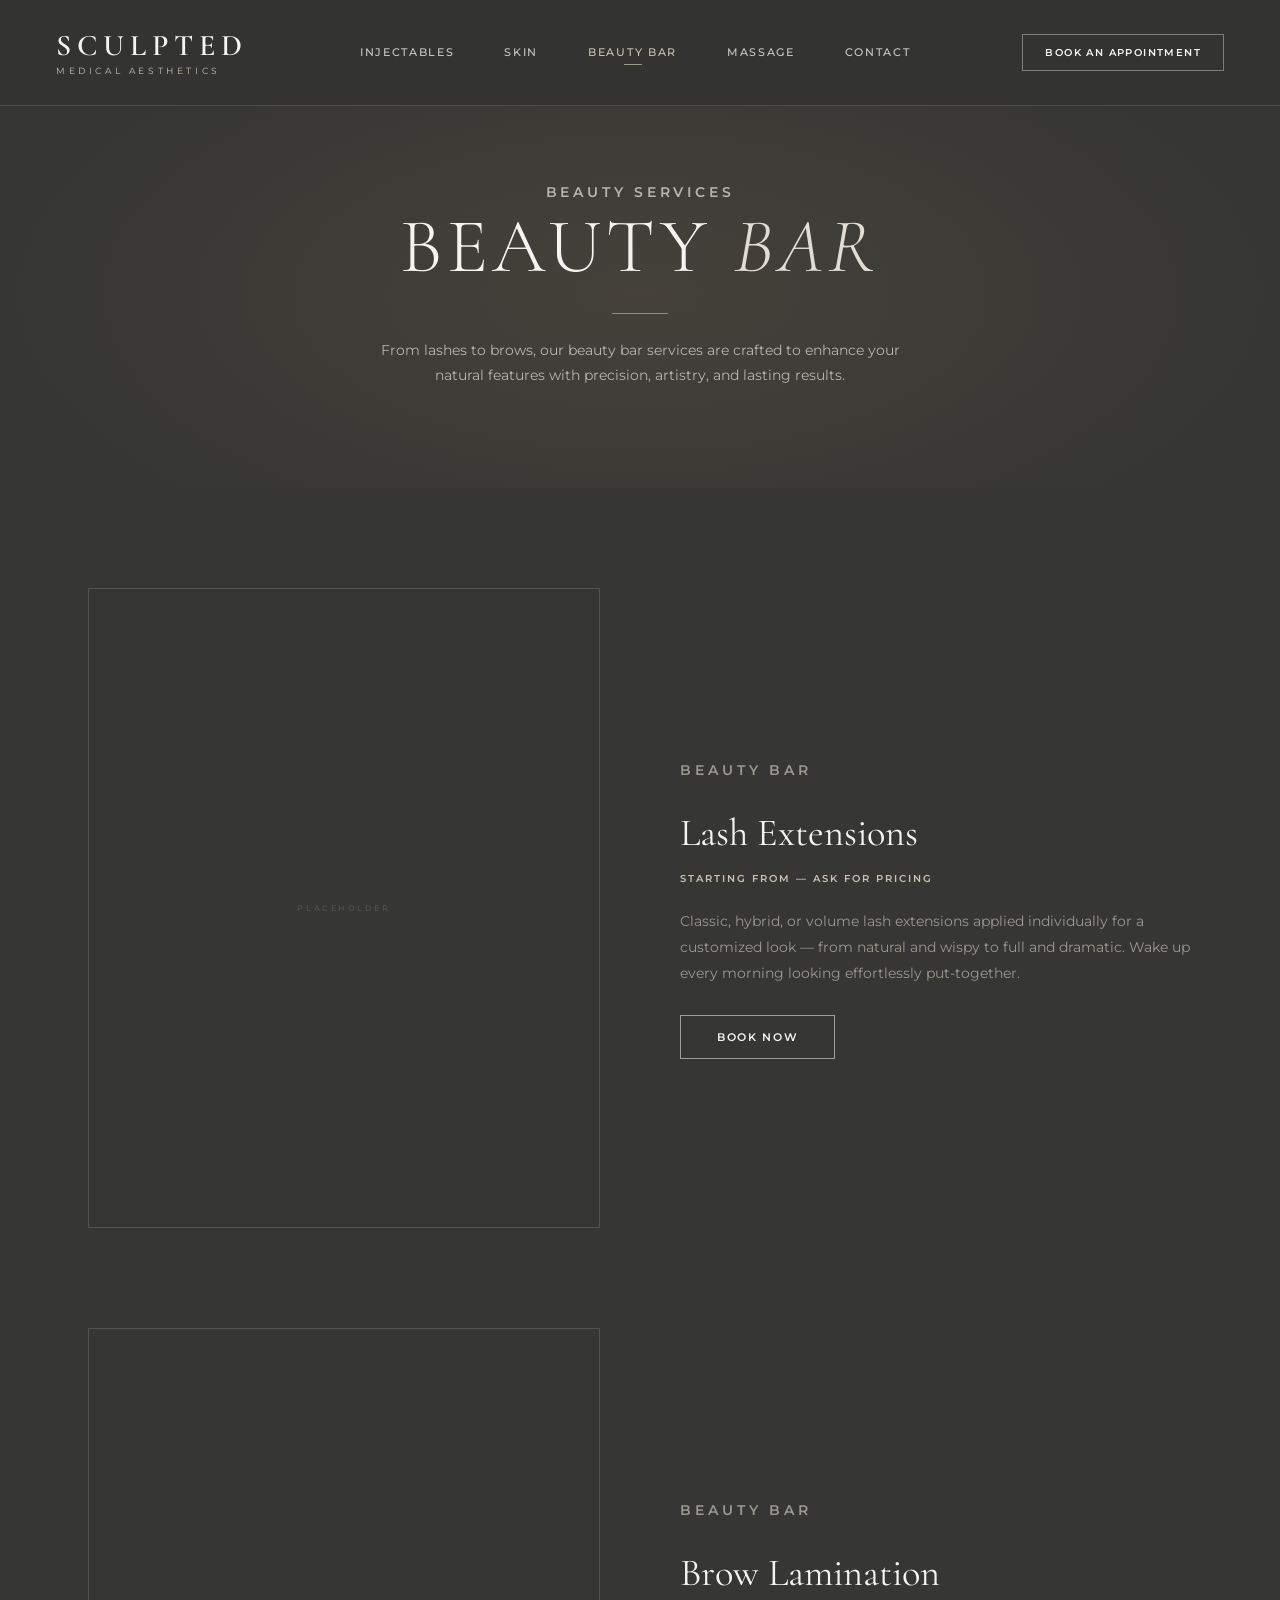
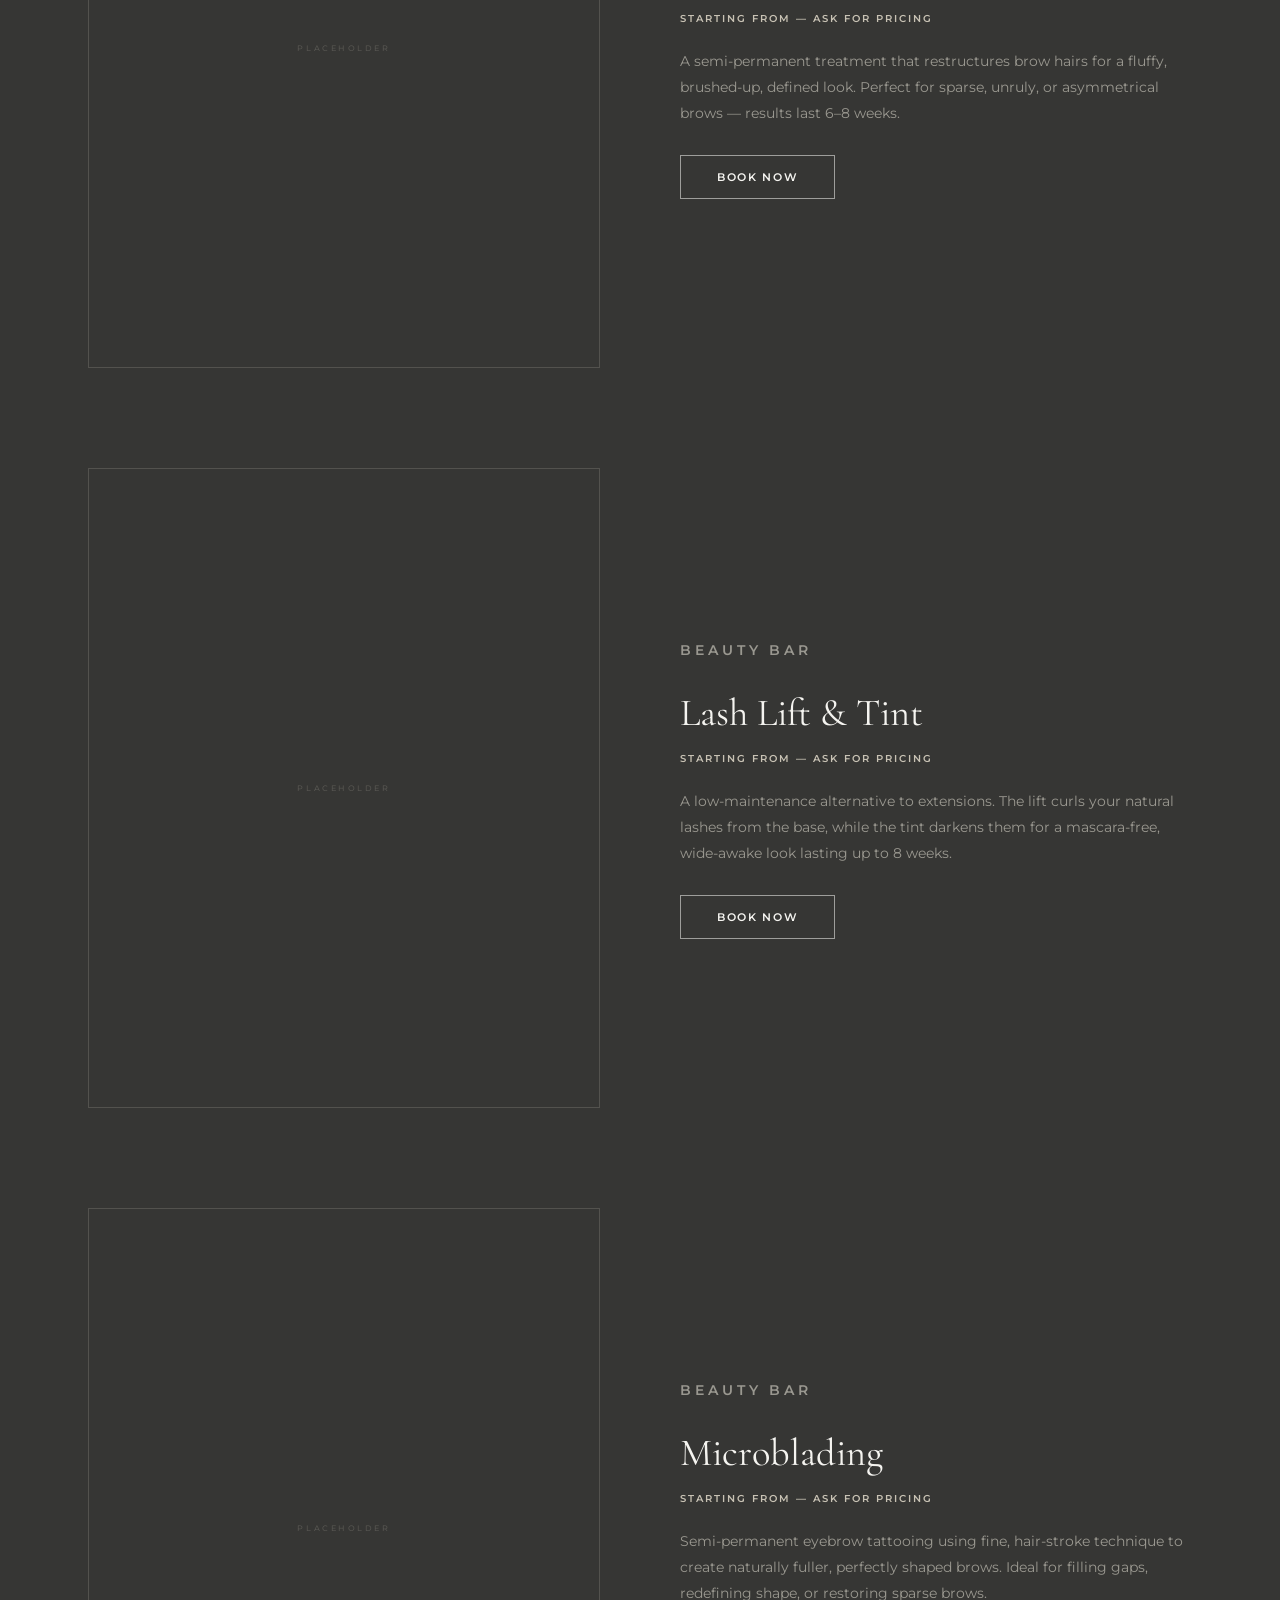
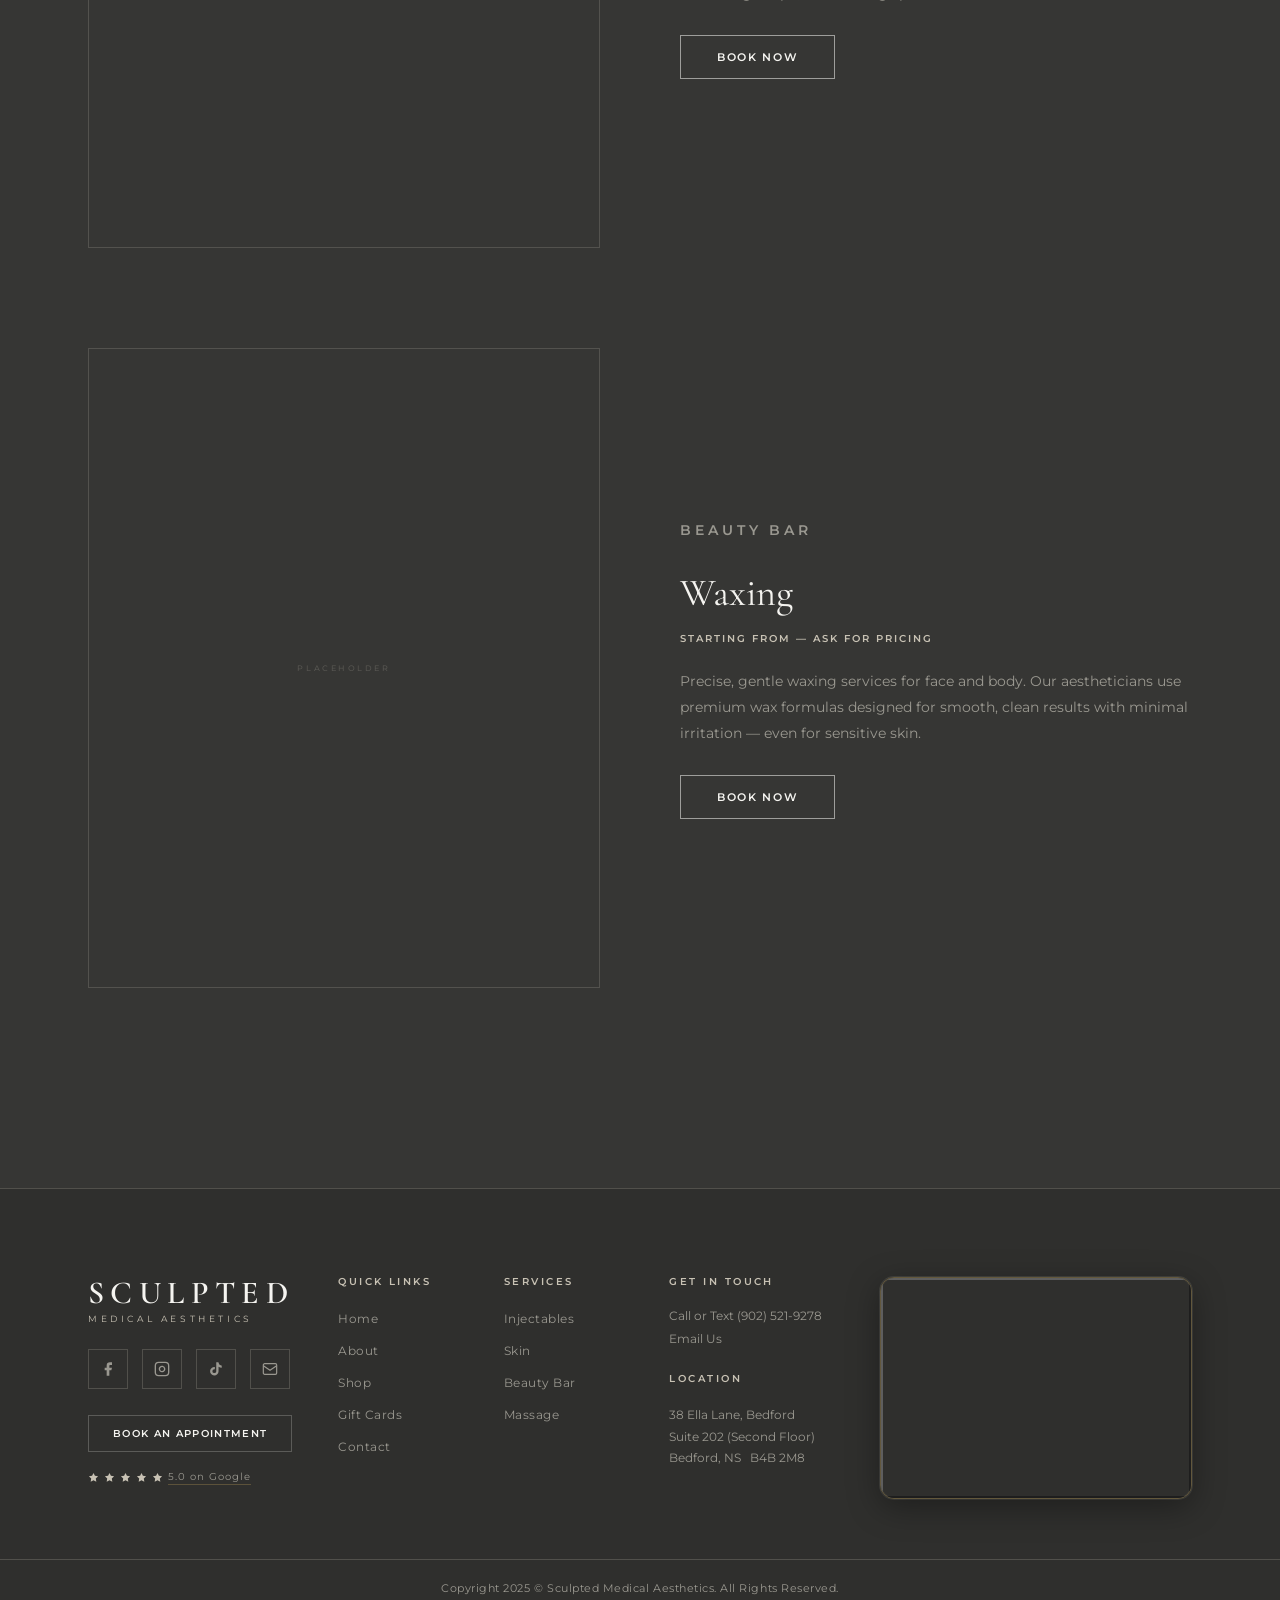
==== pages/beauty-bar.html @ 1b0f69d8 "Sculpted Medical Aesthetics — Client Website" ====
<!DOCTYPE html>
<html lang="en">
<head>
  <meta charset="UTF-8" />
  <meta name="viewport" content="width=device-width, initial-scale=1.0" />
  <title>Beauty Bar — Sculpted Medical Aesthetics</title>
  <link rel="preconnect" href="https://fonts.googleapis.com" />
  <link rel="preconnect" href="https://fonts.gstatic.com" crossorigin />
  <link href="https://fonts.googleapis.com/css2?family=Cormorant+Garamond:ital,wght@0,300;0,400;0,600;1,300;1,400;1,600&family=Montserrat:wght@300;400;500;600;700&display=swap" rel="stylesheet" />
  <link rel="stylesheet" href="../css/styles.css" />
  <style>
    .services-list { padding: 100px 0; background: var(--bg-primary); }
    .service-block { display: grid; grid-template-columns: 1fr 1fr; gap: 80px; align-items: center; margin-bottom: 100px; }
    .service-block:nth-child(even) .service-block-img { order: -1; }
    .service-block-img { aspect-ratio: 4/5; overflow: hidden; }
    .service-block-text { padding: 20px 0; }
    .service-block-text h3 { font-family: var(--font-display); font-size: 2.4rem; color: var(--cream); margin-bottom: 18px; }
    .service-block-text p { font-size: 14px; line-height: 1.85; color: var(--text-muted); margin-bottom: 28px; }
    .service-price { font-size: 10px; font-weight: 600; letter-spacing: 0.2em; text-transform: uppercase; color: var(--gold); margin-bottom: 24px; display: block; }
    @media (max-width: 800px) { .service-block { grid-template-columns: 1fr; } .service-block:nth-child(even) .service-block-img { order: 0; } }
  </style>
</head>
<body>

<header id="header">
  <div class="header-container">
    <a href="../index.html" class="logo"><div class="logo-placeholder"><span class="logo-main">SCULPTED</span><span class="logo-sub">MEDICAL AESTHETICS</span></div></a>
    <nav><ul class="nav-list">
      <li class="nav-item has-dropdown"><a href="injectables.html" class="nav-link">Injectables</a><div class="dropdown"><div class="dropdown-inner"><a href="injectables.html#dermal-filler" class="dropdown-link">Dermal Filler</a><a href="injectables.html#neuromodulators" class="dropdown-link">Neuromodulators</a><a href="injectables.html#biostimulators" class="dropdown-link">Biostimulators</a><a href="injectables.html#deoxycholic-acid" class="dropdown-link">Deoxycholic Acid</a><a href="injectables.html#prp-prf" class="dropdown-link">PRP / PRF</a><a href="injectables.html#lip-enhancement" class="dropdown-link">Lip Enhancement</a></div></div></li>
      <li class="nav-item has-dropdown"><a href="skin.html" class="nav-link">Skin</a><div class="dropdown"><div class="dropdown-inner"><a href="skin.html#microneedling" class="dropdown-link">Microneedling</a><a href="skin.html#chemical-peels" class="dropdown-link">Chemical Peels</a><a href="skin.html#led-therapy" class="dropdown-link">LED Therapy</a><a href="skin.html#hydrafacial" class="dropdown-link">HydraFacial</a><a href="skin.html#laser" class="dropdown-link">Laser Treatments</a></div></div></li>
      <li class="nav-item has-dropdown"><a href="beauty-bar.html" class="nav-link">Beauty Bar</a><div class="dropdown"><div class="dropdown-inner"><a href="beauty-bar.html#lash-extensions" class="dropdown-link">Lash Extensions</a><a href="beauty-bar.html#brow-lamination" class="dropdown-link">Brow Lamination</a><a href="beauty-bar.html#lash-lift" class="dropdown-link">Lash Lift &amp; Tint</a><a href="beauty-bar.html#microblading" class="dropdown-link">Microblading</a><a href="beauty-bar.html#waxing" class="dropdown-link">Waxing</a></div></div></li>
      <li class="nav-item has-dropdown"><a href="massage.html" class="nav-link">Massage</a><div class="dropdown"><div class="dropdown-inner"><a href="massage.html#swedish" class="dropdown-link">Swedish Massage</a><a href="massage.html#deep-tissue" class="dropdown-link">Deep Tissue</a><a href="massage.html#hot-stone" class="dropdown-link">Hot Stone</a><a href="massage.html#prenatal" class="dropdown-link">Prenatal Massage</a><a href="massage.html#lymphatic" class="dropdown-link">Lymphatic Drainage</a></div></div></li>
      <li class="nav-item"><a href="contact.html" class="nav-link">Contact</a></li>
    </ul></nav>
    <a href="https://sculptedmedicalaesthetics.janeapp.com/" target="_blank" rel="noopener" class="btn-book">BOOK AN APPOINTMENT</a>
    <button class="hamburger" id="hamburger" aria-label="Open menu"><span></span><span></span><span></span></button>
  </div>
</header>

<section class="page-hero">
  <p class="section-label page-hero-label">Beauty Services</p>
  <h1>BEAUTY <em>BAR</em></h1>
  <div class="page-hero-divider"></div>
  <p>From lashes to brows, our beauty bar services are crafted to enhance your natural features with precision, artistry, and lasting results.</p>
</section>

<section class="services-list">
  <div class="container">

    <div class="service-block" id="lash-extensions" data-animate>
      <div class="service-block-img grad-rose"></div>
      <div class="service-block-text">
        <p class="section-label">Beauty Bar</p>
        <h3>Lash Extensions</h3>
        <span class="service-price">Starting from — Ask for Pricing</span>
        <p>Classic, hybrid, or volume lash extensions applied individually for a customized look — from natural and wispy to full and dramatic. Wake up every morning looking effortlessly put-together.</p>
        <a href="contact.html" class="btn-outline-light">BOOK NOW</a>
      </div>
    </div>

    <div class="service-block" id="brow-lamination" data-animate>
      <div class="service-block-img grad-gold"></div>
      <div class="service-block-text">
        <p class="section-label">Beauty Bar</p>
        <h3>Brow Lamination</h3>
        <span class="service-price">Starting from — Ask for Pricing</span>
        <p>A semi-permanent treatment that restructures brow hairs for a fluffy, brushed-up, defined look. Perfect for sparse, unruly, or asymmetrical brows — results last 6–8 weeks.</p>
        <a href="contact.html" class="btn-outline-light">BOOK NOW</a>
      </div>
    </div>

    <div class="service-block" id="lash-lift" data-animate>
      <div class="service-block-img grad-warm"></div>
      <div class="service-block-text">
        <p class="section-label">Beauty Bar</p>
        <h3>Lash Lift &amp; Tint</h3>
        <span class="service-price">Starting from — Ask for Pricing</span>
        <p>A low-maintenance alternative to extensions. The lift curls your natural lashes from the base, while the tint darkens them for a mascara-free, wide-awake look lasting up to 8 weeks.</p>
        <a href="contact.html" class="btn-outline-light">BOOK NOW</a>
      </div>
    </div>

    <div class="service-block" id="microblading" data-animate>
      <div class="service-block-img grad-moody"></div>
      <div class="service-block-text">
        <p class="section-label">Beauty Bar</p>
        <h3>Microblading</h3>
        <span class="service-price">Starting from — Ask for Pricing</span>
        <p>Semi-permanent eyebrow tattooing using fine, hair-stroke technique to create naturally fuller, perfectly shaped brows. Ideal for filling gaps, redefining shape, or restoring sparse brows.</p>
        <a href="contact.html" class="btn-outline-light">BOOK NOW</a>
      </div>
    </div>

    <div class="service-block" id="waxing" data-animate>
      <div class="service-block-img grad-taupe"></div>
      <div class="service-block-text">
        <p class="section-label">Beauty Bar</p>
        <h3>Waxing</h3>
        <span class="service-price">Starting from — Ask for Pricing</span>
        <p>Precise, gentle waxing services for face and body. Our aestheticians use premium wax formulas designed for smooth, clean results with minimal irritation — even for sensitive skin.</p>
        <a href="contact.html" class="btn-outline-light">BOOK NOW</a>
      </div>
    </div>

  </div>
</section>

<footer class="footer">
  <div class="footer-container">
    <div class="footer-brand"><a href="../index.html" class="footer-logo logo-placeholder"><span class="logo-main">SCULPTED</span><span class="logo-sub">MEDICAL AESTHETICS</span></a><div class="footer-socials"><a href="https://www.facebook.com/profile.php?id=100095470361294" target="_blank" rel="noopener" class="social-icon" aria-label="Facebook"><svg viewBox="0 0 24 24" fill="currentColor"><path d="M18 2h-3a5 5 0 0 0-5 5v3H7v4h3v8h4v-8h3l1-4h-4V7a1 1 0 0 1 1-1h3z"/></svg></a><a href="https://www.instagram.com/sculptedmedicalaesthetics/" target="_blank" rel="noopener" class="social-icon" aria-label="Instagram"><svg viewBox="0 0 24 24" fill="none" stroke="currentColor" stroke-width="2"><rect x="2" y="2" width="20" height="20" rx="5"/><path d="M16 11.37A4 4 0 1 1 12.63 8 4 4 0 0 1 16 11.37z"/><line x1="17.5" y1="6.5" x2="17.51" y2="6.5"/></svg></a><a href="https://www.tiktok.com/@sculptedmedaesthetics?lang=en" target="_blank" rel="noopener" class="social-icon" aria-label="TikTok"><svg viewBox="0 0 24 24" fill="currentColor"><path d="M19.59 6.69a4.83 4.83 0 0 1-3.77-4.25V2h-3.45v13.67a2.89 2.89 0 0 1-2.88 2.5 2.89 2.89 0 0 1-2.89-2.89 2.89 2.89 0 0 1 2.89-2.89c.28 0 .54.04.79.1V9.01a6.34 6.34 0 1 0 5.54 6.29V8.69a8.19 8.19 0 0 0 4.78 1.52V6.75a4.85 4.85 0 0 1-1.01-.06z"/></svg></a><a href="mailto:scupltedmedaesthetics@gmail.com" class="social-icon" aria-label="Email"><svg viewBox="0 0 24 24" fill="none" stroke="currentColor" stroke-width="1.8"><rect x="2" y="4" width="20" height="16" rx="2"/><path d="M2 7l10 7 10-7"/></svg></a>
        </div><a href="https://sculptedmedicalaesthetics.janeapp.com/" target="_blank" rel="noopener" class="btn-book-footer">BOOK AN APPOINTMENT</a>
      <a href="https://www.google.com/maps?cid=10813723003576618194" target="_blank" rel="noopener" class="footer-review-link">
        <svg viewBox="0 0 24 24" fill="currentColor" width="11" height="11"><path d="M12 2l3.09 6.26L22 9.27l-5 4.87 1.18 6.88L12 17.77l-6.18 3.25L7 14.14 2 9.27l6.91-1.01L12 2z"/></svg>
        <svg viewBox="0 0 24 24" fill="currentColor" width="11" height="11"><path d="M12 2l3.09 6.26L22 9.27l-5 4.87 1.18 6.88L12 17.77l-6.18 3.25L7 14.14 2 9.27l6.91-1.01L12 2z"/></svg>
        <svg viewBox="0 0 24 24" fill="currentColor" width="11" height="11"><path d="M12 2l3.09 6.26L22 9.27l-5 4.87 1.18 6.88L12 17.77l-6.18 3.25L7 14.14 2 9.27l6.91-1.01L12 2z"/></svg>
        <svg viewBox="0 0 24 24" fill="currentColor" width="11" height="11"><path d="M12 2l3.09 6.26L22 9.27l-5 4.87 1.18 6.88L12 17.77l-6.18 3.25L7 14.14 2 9.27l6.91-1.01L12 2z"/></svg>
        <svg viewBox="0 0 24 24" fill="currentColor" width="11" height="11"><path d="M12 2l3.09 6.26L22 9.27l-5 4.87 1.18 6.88L12 17.77l-6.18 3.25L7 14.14 2 9.27l6.91-1.01L12 2z"/></svg>
        <span>5.0 on Google</span>
      </a>
    </div>
    <div class="footer-links"><h4>Quick Links</h4><ul><li><a href="../index.html">Home</a></li><li><a href="#">About</a></li><li><a href="#">Shop</a></li><li><a href="#">Gift Cards</a></li><li><a href="contact.html">Contact</a></li></ul></div>
    <div class="footer-links"><h4>Services</h4><ul><li><a href="injectables.html">Injectables</a></li><li><a href="skin.html">Skin</a></li><li><a href="beauty-bar.html">Beauty Bar</a></li><li><a href="massage.html">Massage</a></li></ul></div>
    <div class="footer-contact">
      <div class="footer-contact-block">
        <h4>Get In Touch</h4>
        <a href="tel:9025219278">Call or Text (902) 521-9278</a>
        <a href="mailto:scupltedmedaesthetics@gmail.com">Email Us</a>
      </div>
      <div class="footer-contact-block">
        <h4>Location</h4>
        <p>38 Ella Lane, Bedford<br>Suite 202 (Second Floor)<br>Bedford, NS &nbsp; B4B 2M8</p>
      </div>
    </div>
    <div class="footer-map"><iframe src="https://maps.google.com/maps?q=Sculpted+Medical+Aesthetics,38+Ella+Ln,Bedford,NS+B4B+2M8&z=16&output=embed" allowfullscreen="" loading="lazy" referrerpolicy="no-referrer-when-downgrade" title="Sculpted Medical Aesthetics location"></iframe></div></div>
  </div>
  <div class="footer-bottom"><p>Copyright 2025 &copy; Sculpted Medical Aesthetics. All Rights Reserved.</p></div>
</footer>


<!-- MOBILE NAV -->
<div class="mobile-nav" id="mobileNav">
  <button class="mobile-nav-close" id="mobileNavClose">&times;</button>
  <ul class="mobile-nav-list">
    <li class="mobile-nav-item">
      <a href="injectables.html" class="mobile-nav-link">Injectables</a>
      <div class="mobile-nav-sub">
        <a href="injectables.html#dermal-filler">Dermal Filler</a>
        <a href="injectables.html#neuromodulators">Neuromodulators</a>
        <a href="injectables.html#biostimulators">Biostimulators</a>
        <a href="injectables.html#deoxycholic-acid">Deoxycholic Acid</a>
        <a href="injectables.html#prp-prf">PRP / PRF</a>
        <a href="injectables.html#lip-enhancement">Lip Enhancement</a>
      </div>
    </li>
    <li class="mobile-nav-item">
      <a href="skin.html" class="mobile-nav-link">Skin</a>
      <div class="mobile-nav-sub">
        <a href="skin.html#microneedling">Microneedling</a>
        <a href="skin.html#chemical-peels">Chemical Peels</a>
        <a href="skin.html#led-therapy">LED Therapy</a>
        <a href="skin.html#hydrafacial">HydraFacial</a>
        <a href="skin.html#laser">Laser Treatments</a>
      </div>
    </li>
    <li class="mobile-nav-item">
      <a href="beauty-bar.html" class="mobile-nav-link">Beauty Bar</a>
      <div class="mobile-nav-sub">
        <a href="beauty-bar.html#lash-extensions">Lash Extensions</a>
        <a href="beauty-bar.html#brow-lamination">Brow Lamination</a>
        <a href="beauty-bar.html#lash-lift">Lash Lift &amp; Tint</a>
        <a href="beauty-bar.html#microblading">Microblading</a>
        <a href="beauty-bar.html#waxing">Waxing</a>
      </div>
    </li>
    <li class="mobile-nav-item">
      <a href="massage.html" class="mobile-nav-link">Massage</a>
      <div class="mobile-nav-sub">
        <a href="massage.html#swedish">Swedish Massage</a>
        <a href="massage.html#deep-tissue">Deep Tissue</a>
        <a href="massage.html#hot-stone">Hot Stone</a>
        <a href="massage.html#prenatal">Prenatal Massage</a>
        <a href="massage.html#lymphatic">Lymphatic Drainage</a>
      </div>
    </li>
    <li class="mobile-nav-item">
      <a href="contact.html" class="mobile-nav-link">Contact</a>
    </li>
  </ul>
  <div class="mobile-nav-divider"></div>
  <div class="mobile-nav-bottom">
    <a href="https://sculptedmedicalaesthetics.janeapp.com/" target="_blank" rel="noopener">BOOK AN APPOINTMENT</a>
  </div>
</div>
<!-- BACK TO TOP -->
<button id="back-to-top" aria-label="Back to top">
  <svg viewBox="0 0 24 24" fill="none" stroke="currentColor" stroke-width="1.8"><path d="M18 15l-6-6-6 6"/></svg>
</button>
<!-- FLOATING BOOK (mobile) -->
<a id="float-book" href="https://sculptedmedicalaesthetics.janeapp.com/" target="_blank" rel="noopener">BOOK NOW</a>
<script src="../js/main.js"></script>
</body>
</html>
---- css/styles.css ----
/* ============================================================
   SCULPTED MEDICAL AESTHETICS — styles.css
   ============================================================ */

/* ===== VARIABLES ===== */
:root {
  --bg-primary:    #363634;
  --bg-secondary:  #2F2F2D;
  --bg-card:       #3E3E3C;
  --bg-light:      #F2F1EE;
  --gold:          #C8C2B4;
  --gold-light:    #E2DDD4;
  --cream:         #F5F4F0;
  --text-muted:    #9A9890;
  --text-dark:     #2A2920;
  --border-gold:   rgba(200,194,180,0.22);
  --font-display:  'Cormorant Garamond', serif;
  --font-body:     'Montserrat', sans-serif;
  --ease:          cubic-bezier(0.4, 0, 0.2, 1);
  --transition:    all 0.35s cubic-bezier(0.4, 0, 0.2, 1);
}

/* ===== RESET ===== */
*, *::before, *::after { box-sizing: border-box; margin: 0; padding: 0; }
html { scroll-behavior: smooth; }
body {
  font-family: var(--font-body);
  background: var(--bg-primary);
  color: var(--cream);
  overflow-x: hidden;
  -webkit-font-smoothing: antialiased;
}
a { text-decoration: none; color: inherit; }
ul { list-style: none; }
img { display: block; width: 100%; }

/* ===== PLACEHOLDER IMAGE STYLES ===== */
.grad-warm, .grad-gold, .grad-rose, .grad-moody, .grad-taupe {
  background: transparent;
  border: 1px solid rgba(200,194,180,0.20);
  display: flex; align-items: center; justify-content: center;
  position: relative;
}
.grad-warm::after, .grad-gold::after, .grad-rose::after,
.grad-moody::after, .grad-taupe::after {
  content: 'PLACEHOLDER';
  font-family: var(--font-body);
  font-size: 8px; font-weight: 500;
  letter-spacing: 0.32em; text-transform: uppercase;
  color: rgba(200,194,180,0.22);
}
/* shop banner & hero still need a real background */
.shop-banner-bg { background: #2A2A29; }

/* ===== TYPOGRAPHY ===== */
h1,h2,h3,h4 { font-family: var(--font-display); font-weight: 400; line-height: 1.1; }
em { font-style: italic; color: var(--gold-light); }

/* ===== LAYOUT ===== */
.container { max-width: 1200px; margin: 0 auto; padding: 0 48px; }

/* ===== SHARED SECTION STYLES ===== */
.section-label {
  font-family: var(--font-body);
  font-size: 10px; font-weight: 600;
  letter-spacing: 0.28em; text-transform: uppercase;
  color: var(--gold); margin-bottom: 14px;
}
.section-label.light { color: var(--gold-light); }
.section-title {
  font-size: clamp(2rem, 3.5vw, 3rem);
  color: var(--text-dark); margin-bottom: 20px; line-height: 1.15;
}
.section-title.light { color: var(--cream); }
.section-body { font-size: 14px; line-height: 1.85; color: #666666; margin-bottom: 16px; }
.section-header { text-align: center; margin-bottom: 64px; }

/* ===== BUTTONS ===== */
.btn-gold {
  display: inline-block; padding: 14px 36px;
  background: var(--gold); color: var(--bg-primary);
  font-family: var(--font-body); font-size: 11px; font-weight: 600;
  letter-spacing: 0.15em; border: 1px solid var(--gold);
  transition: var(--transition);
}
.btn-gold:hover { background: transparent; color: var(--gold); }

.btn-outline-light {
  display: inline-block; padding: 14px 36px;
  border: 1px solid rgba(245,244,240,0.55); color: var(--cream);
  font-family: var(--font-body); font-size: 11px; font-weight: 600;
  letter-spacing: 0.15em; transition: var(--transition);
}
.btn-outline-light:hover { background: rgba(245,244,240,0.08); border-color: var(--cream); }

.btn-service {
  display: inline-block; padding: 10px 24px;
  border: 1px solid rgba(245,244,240,0.35); color: var(--cream);
  font-family: var(--font-body); font-size: 10px; font-weight: 600;
  letter-spacing: 0.12em; transition: var(--transition);
}
.btn-service:hover { border-color: var(--gold); color: var(--gold); }

/* ===== SCROLL ANIMATIONS ===== */
[data-animate] {
  opacity: 0; transform: translateY(32px);
  transition: opacity 0.75s var(--ease), transform 0.75s var(--ease);
}
[data-animate].in-view { opacity: 1; transform: translateY(0); }
[data-animate]:nth-child(2) { transition-delay: 0.12s; }
[data-animate]:nth-child(3) { transition-delay: 0.24s; }

/* ================================================================
   HEADER
   ================================================================ */
#header {
  position: fixed; top: 0; left: 0; right: 0; z-index: 1000;
  height: 106px; display: flex; align-items: center;
  padding: 0 56px;
  background: #333332;
  border-bottom: 1px solid rgba(200,194,180,0.18);
  transition: transform 0.5s var(--ease), opacity 0.5s ease;
}
#header.scrolled { background: #2A2A29; }
#header.hidden   { transform: translateY(-100%); opacity: 0; }

.header-container {
  width: 100%; max-width: 1400px; margin: 0 auto;
  display: flex; align-items: center; justify-content: space-between;
}

/* LOGO */
.logo { display: flex; align-items: center; }
.logo-placeholder { display: flex; flex-direction: column; line-height: 1; }
.logo-img { height: 48px; width: auto; }
.logo-main {
  font-family: var(--font-display); font-size: 30px; font-weight: 600;
  letter-spacing: 0.20em; color: var(--cream);
}
.logo-sub {
  font-family: var(--font-body); font-size: 9px; font-weight: 400;
  letter-spacing: 0.40em; color: var(--gold); margin-top: 5px;
}

/* NAV */
.nav-list { display: flex; gap: 18px; align-items: center; }
.nav-item  { position: relative; }
.nav-link  {
  font-family: var(--font-body); font-size: 10.5px; font-weight: 500;
  letter-spacing: 0.16em; text-transform: uppercase;
  color: rgba(245,244,240,0.78); padding: 10px 16px;
  display: block; transition: color 0.25s ease; cursor: pointer;
}
.nav-link:hover { color: var(--gold); }
.nav-link.active {
  color: var(--gold);
  position: relative;
}
.nav-link.active::after {
  content: '';
  position: absolute;
  bottom: 4px; left: 50%;
  transform: translateX(-50%);
  width: 18px; height: 1px;
  background: var(--gold);
  opacity: 0.7;
}

/* DROPDOWN */
.dropdown {
  position: absolute; top: 100%; left: 50%;
  transform: translateX(-50%) translateY(-6px);
  opacity: 0; visibility: hidden; pointer-events: none;
  transition: all 0.3s var(--ease); padding-top: 10px; min-width: 210px;
}
.nav-item:hover .dropdown {
  opacity: 1; visibility: visible; pointer-events: auto;
  transform: translateX(-50%) translateY(0);
}
.dropdown-inner {
  background: rgba(34,34,33,0.98); backdrop-filter: blur(18px);
  border: 1px solid var(--border-gold); border-top: 2px solid var(--gold);
  padding: 14px 0;
}
.dropdown-link {
  display: block; padding: 9px 24px;
  font-family: var(--font-body); font-size: 10px; font-weight: 400;
  letter-spacing: 0.1em; text-transform: uppercase;
  color: var(--text-muted); transition: all 0.2s ease;
}
.dropdown-link:hover {
  color: var(--gold); padding-left: 32px;
  background: rgba(200,194,180,0.07);
}

/* BOOK BTN */
.btn-book {
  font-family: var(--font-body); font-size: 10px; font-weight: 600;
  letter-spacing: 0.14em; text-transform: uppercase;
  color: var(--cream); border: 1px solid rgba(245,244,240,0.38);
  padding: 11px 22px; transition: var(--transition); white-space: nowrap;
}
.btn-book:hover { border-color: var(--gold); color: var(--gold); background: rgba(200,194,180,0.06); }

/* ================================================================
   HERO
   ================================================================ */
.hero {
  position: relative; height: 100vh; min-height: 720px;
  display: flex; align-items: flex-end; padding-bottom: 110px;
  overflow: hidden;
}
.hero-bg {
  position: absolute; inset: 0; z-index: 0;
  background: #363634;
}
.hero-bg::after {
  content: '';
  position: absolute; inset: 0;
  background: radial-gradient(ellipse at 62% 55%, rgba(200,194,180,0.08) 0%, transparent 58%);
}
.hero-overlay {
  position: absolute; inset: 0; z-index: 1;
  /* fully opaque at top so header merges seamlessly, opens up in the middle */
  background: linear-gradient(to bottom,
    rgba(36,36,34,1.00) 0%,
    rgba(36,36,34,1.00) 12%,
    rgba(36,36,34,0.45) 38%,
    rgba(36,36,34,0.15) 55%,
    rgba(36,36,34,0.55) 75%,
    rgba(36,36,34,0.88) 100%);
}
.hero-content {
  position: relative; z-index: 2;
  text-align: center; width: 100%; padding: 0 48px;
}
.hero-eyebrow {
  font-family: var(--font-body); font-size: 9.5px; font-weight: 500;
  letter-spacing: 0.42em; text-transform: uppercase;
  color: var(--gold); margin-bottom: 22px;
}
.hero-title {
  font-family: var(--font-display); font-size: clamp(3.2rem, 8vw, 7.5rem);
  font-weight: 300; letter-spacing: 0.04em;
  color: var(--cream); line-height: 1.0; margin-bottom: 24px;
}
.hero-title em { font-style: italic; color: var(--gold-light); font-weight: 300; }
.hero-divider {
  width: 56px; height: 1px; background: var(--gold);
  margin: 22px auto; opacity: 0.65;
}
.hero-text {
  font-size: 13.5px; line-height: 1.9;
  color: rgba(245,244,240,0.72); letter-spacing: 0.02em;
  max-width: 620px; margin: 0 auto 38px;
}
.scroll-hint {
  position: absolute; bottom: 44px; left: 50%;
  transform: translateX(-50%); z-index: 2;
  display: flex; flex-direction: column; align-items: center; gap: 10px;
}
.scroll-hint span { font-size: 8.5px; letter-spacing: 0.32em; color: rgba(245,244,240,0.45); }
.scroll-line {
  width: 1px; height: 42px;
  background: linear-gradient(to bottom, transparent, var(--gold));
  animation: scrollPulse 2.2s ease-in-out infinite;
}
@keyframes scrollPulse {
  0%,100% { opacity: 0.3; transform: scaleY(0.8); }
  50%      { opacity: 1;   transform: scaleY(1.1); }
}

/* ================================================================
   MARQUEE STRIP
   ================================================================ */
.marquee-strip {
  background: var(--bg-secondary);
  border-top: 1px solid var(--border-gold);
  border-bottom: 1px solid var(--border-gold);
  padding: 15px 0; overflow: hidden;
}
.marquee-track {
  display: flex; align-items: center; gap: 44px;
  white-space: nowrap;
  animation: marquee 36s linear infinite;
  width: max-content;
}
.marquee-track span {
  font-family: var(--font-body); font-size: 9.5px; font-weight: 500;
  letter-spacing: 0.26em; text-transform: uppercase; color: var(--text-muted);
}
.marquee-dot { color: var(--gold) !important; font-size: 7px !important; }
@keyframes marquee { from { transform: translateX(0); } to { transform: translateX(-50%); } }

/* ================================================================
   EXPERT SOLUTIONS
   ================================================================ */
.expert-solutions { padding: 130px 0; background: var(--bg-light); }
.expert-grid {
  display: grid; grid-template-columns: 1fr 1fr;
  gap: 90px; align-items: center;
}
.expert-text .section-title { color: var(--text-dark); }
.expert-stats {
  display: flex; gap: 40px; margin: 40px 0;
  padding: 30px 0;
  border-top: 1px solid rgba(36,36,34,0.10);
  border-bottom: 1px solid rgba(36,36,34,0.10);
}
.stat { text-align: center; }
.stat-number {
  display: block; font-family: var(--font-display); font-size: 2.6rem;
  color: var(--text-dark); line-height: 1; margin-bottom: 6px;
}
.stat-label {
  display: block; font-size: 8.5px; letter-spacing: 0.22em;
  text-transform: uppercase; color: var(--gold); font-weight: 600;
}
.expert-image { position: relative; }
.img-frame { position: relative; aspect-ratio: 3/4; overflow: hidden; }
.img-frame .img-placeholder { width: 100%; height: 100%; }
.img-accent-box {
  position: absolute; bottom: -26px; right: -26px;
  width: 58%; height: 58%;
  border: 2px solid var(--gold); opacity: 0.28; z-index: -1;
}

/* ================================================================
   SERVICE MENU
   ================================================================ */
.services-section { padding: 130px 0; background: var(--bg-primary); }
.services-carousel-wrapper {
  position: relative; display: flex; align-items: center; gap: 18px;
  padding: 0 48px; margin-top: 10px;
}
.services-carousel { flex: 1; overflow: hidden; }
.services-track {
  display: flex; gap: 24px;
  transition: transform 0.55s var(--ease);
  will-change: transform;
}
.service-card { flex: 0 0 calc((100% - 48px) / 3); cursor: pointer; }
.service-label {
  font-family: var(--font-body); font-size: 8.5px; font-weight: 600;
  letter-spacing: 0.28em; text-transform: uppercase;
  color: var(--gold); margin-bottom: 12px;
}
.service-img {
  aspect-ratio: 3/4; width: 100%; overflow: hidden;
  transition: transform 0.55s ease;
}
.service-card:hover .service-img { transform: scale(1.04); }
.service-info { padding-top: 18px; }
.service-info h3 {
  font-family: var(--font-display); font-size: 1.55rem;
  color: var(--cream); margin-bottom: 16px; font-weight: 400; letter-spacing: 0.04em;
}

/* CAROUSEL CONTROLS */
.carousel-btn {
  width: 48px; height: 48px; flex-shrink: 0;
  border: 1px solid var(--border-gold); background: transparent;
  color: var(--cream); font-size: 15px; cursor: pointer;
  display: flex; align-items: center; justify-content: center;
  transition: var(--transition);
}
.carousel-btn:hover { border-color: var(--gold); color: var(--gold); background: rgba(200,194,180,0.07); }
.carousel-dots { display: flex; justify-content: center; gap: 8px; margin-top: 44px; }
.dot {
  width: 6px; height: 6px; border-radius: 50%;
  background: rgba(200,194,180,0.22); cursor: pointer; transition: all 0.3s ease;
}
.dot.active { background: var(--gold); width: 24px; border-radius: 3px; }

/* ================================================================
   MEET THE TEAM
   ================================================================ */
.team-section { padding: 130px 0; background: var(--bg-light); }
.team-grid {
  display: grid; grid-template-columns: repeat(4,1fr); gap: 28px;
}
.team-card {
  border: 1px solid rgba(36,36,34,0.11); background: #fff;
  overflow: hidden; transition: var(--transition);
}
.team-card:hover { transform: translateY(-5px); box-shadow: 0 24px 64px rgba(36,36,34,0.13); }
.team-photo-wrapper { overflow: hidden; aspect-ratio: 3/4; }
.team-photo { width: 100%; height: 100%; transition: transform 0.6s ease; }
.team-card:hover .team-photo { transform: scale(1.05); }
.team-info { padding: 28px 28px 32px; }
.team-name {
  font-family: var(--font-display); font-size: 1.65rem;
  color: var(--text-dark); margin-bottom: 6px;
}
.team-role {
  font-size: 9.5px; font-weight: 600; letter-spacing: 0.16em;
  text-transform: uppercase; color: var(--gold); margin-bottom: 18px;
}
.team-divider { width: 38px; height: 1px; background: var(--gold); margin-bottom: 16px; opacity: 0.45; }
.team-bio { font-size: 13px; line-height: 1.75; color: #666666; }

/* ================================================================
   CLIENT RESULTS
   ================================================================ */
.results-section { padding: 130px 0; background: var(--bg-secondary); }
.testimonials-wrapper {
  display: flex; align-items: center; gap: 20px;
  padding: 0 48px; margin-top: 10px;
}
.testimonials-track-container { flex: 1; overflow: hidden; }
.testimonials-track { display: flex; transition: transform 0.55s var(--ease); }
.testimonial-card {
  flex: 0 0 100%; padding: 0 48px; text-align: center;
  display: flex; flex-direction: column; align-items: center;
}
.review-stars {
  font-size: 1.5rem; color: var(--gold);
  letter-spacing: 0.1em; margin-bottom: 28px;
}
.testimonial-quote {
  font-family: var(--font-display); font-size: 1.45rem; font-style: italic;
  color: var(--cream); line-height: 1.75; max-width: 720px; margin: 0 auto 28px;
}
.testimonial-author {
  font-size: 10px; letter-spacing: 0.2em; text-transform: uppercase;
  color: var(--gold); font-weight: 600;
}

/* ================================================================
   SHOP BANNER
   ================================================================ */
.shop-banner { position: relative; padding: 150px 60px; overflow: hidden; }
.shop-banner-bg { position: absolute; inset: 0; }
.shop-banner-overlay { position: absolute; inset: 0; background: rgba(36,36,34,0.60); }
.shop-banner-content { position: relative; z-index: 1; max-width: 580px; }
.shop-title {
  font-family: var(--font-display); font-size: clamp(2rem,4vw,3.6rem);
  color: var(--cream); font-weight: 300; line-height: 1.15; margin-bottom: 20px;
}
.shop-subtitle { font-size: 14px; line-height: 1.8; color: rgba(245,244,240,0.68); margin-bottom: 38px; }

/* ================================================================
   FOOTER
   ================================================================ */
.footer {
  background: var(--bg-secondary);
  border-top: 1px solid var(--border-gold);
  opacity: 0;
  transform: translateY(28px);
  transition: opacity 0.7s ease, transform 0.7s ease;
}
.footer.footer-visible {
  opacity: 1;
  transform: translateY(0);
}
.footer-container {
  max-width: 1200px; margin: 0 auto; padding: 88px 48px 60px;
  display: grid; grid-template-columns: 1.2fr 0.8fr 0.8fr 1.1fr 2.05fr;
  gap: 44px; align-items: stretch;
}
.footer-logo { display: flex; flex-direction: column; margin-bottom: 26px; }
.footer-logo .logo-main { font-size: 32px; }
.footer-socials { display: flex; gap: 14px; margin-bottom: 26px; }
.social-icon {
  width: 40px; height: 40px; border: 1px solid var(--border-gold);
  display: flex; align-items: center; justify-content: center;
  color: var(--text-muted); transition: var(--transition);
}
.social-icon svg { width: 16px; height: 16px; }
.social-icon:hover { border-color: var(--gold); color: var(--gold); }
.btn-book-footer {
  display: inline-block; padding: 12px 24px;
  border: 1px solid rgba(245,244,240,0.22); color: var(--cream);
  font-family: var(--font-body); font-size: 9.5px; font-weight: 600;
  letter-spacing: 0.14em; transition: var(--transition);
}
.btn-book-footer:hover { border-color: var(--gold); color: var(--gold); }
.footer-links h4, .footer-contact h4 {
  font-family: var(--font-body); font-size: 9.5px; font-weight: 600;
  letter-spacing: 0.26em; color: var(--gold); margin-bottom: 20px; text-transform: uppercase;
}
.footer-links ul { display: flex; flex-direction: column; gap: 13px; }
.footer-links a { font-size: 12px; color: var(--text-muted); letter-spacing: 0.04em; transition: color 0.2s; }
.footer-links a:hover { color: var(--cream); }
.footer-contact-block { margin-bottom: 28px; }
.footer-contact p { font-size: 12px; color: var(--text-muted); line-height: 1.8; }
.footer-contact a { font-size: 12px; color: var(--text-muted); transition: color 0.2s; display: block; margin-bottom: 8px; }
.footer-contact a:hover { color: var(--cream); }
.footer-map {
  position: relative;
  align-self: stretch;
  overflow: hidden;
  border: 1px solid rgba(196,163,90,0.35);
  border-radius: 14px;
  min-height: 220px;
  box-shadow: 0 8px 32px rgba(0,0,0,0.35), 0 0 0 1px rgba(200,194,180,0.14), inset 0 0 0 1px rgba(255,255,255,0.03);
}
.footer-map iframe {
  width: 100%; height: 100%; display: block; min-height: 220px;
  filter: grayscale(1) invert(1) contrast(0.85) brightness(0.9) hue-rotate(180deg);
  transition: filter 0.5s ease;
}
.footer-map:hover iframe { filter: grayscale(0.2) invert(0) contrast(1) brightness(1) hue-rotate(0deg); }

/* Review nudge under testimonials */
.review-nudge {
  text-align: center; margin-top: 44px;
}
.review-nudge-link {
  display: inline-flex; align-items: center; gap: 8px;
  font-family: var(--font-body); font-size: 10px; font-weight: 500;
  letter-spacing: 0.16em; text-transform: uppercase;
  color: var(--text-muted);
  border-bottom: 1px solid transparent;
  padding-bottom: 2px;
  transition: color 0.25s ease, border-color 0.25s ease;
}
.review-nudge-link svg { color: var(--gold); flex-shrink: 0; }
.review-nudge-link:hover { color: var(--gold); border-color: var(--gold); }

/* Footer review link */
.footer-review-link {
  display: inline-flex; align-items: center; gap: 5px;
  margin-top: 18px;
  font-family: var(--font-body); font-size: 10px;
  letter-spacing: 0.1em; color: var(--text-muted);
  transition: color 0.25s ease;
}
.footer-review-link svg { color: var(--gold); }
.footer-review-link span { border-bottom: 1px solid rgba(196,163,90,0.3); padding-bottom: 1px; }
.footer-review-link:hover { color: var(--gold); }

.footer-bottom {
  border-top: 1px solid var(--border-gold); padding: 22px 48px; text-align: center;
}
.footer-bottom p { font-size: 10.5px; color: var(--text-muted); letter-spacing: 0.05em; }

/* ================================================================
   INNER PAGE HERO (shared by service pages)
   ================================================================ */
.page-hero {
  position: relative; padding: 180px 48px 100px;
  text-align: center; overflow: hidden;
  background: var(--bg-primary);
}
.page-hero::before {
  content: ''; position: absolute; inset: 0;
  background: radial-gradient(ellipse at 50% 60%, rgba(201,169,110,0.1) 0%, transparent 70%);
}
.page-hero-label { position: relative; z-index: 1; }
.page-hero h1 {
  position: relative; z-index: 1;
  font-size: clamp(2.8rem,6vw,5.5rem); font-weight: 300; color: var(--cream);
  letter-spacing: 0.06em;
}
.page-hero-divider {
  width: 56px; height: 1px; background: var(--gold);
  margin: 24px auto; opacity: 0.6;
}
.page-hero p {
  position: relative; z-index: 1;
  font-size: 13.5px; line-height: 1.85; color: rgba(245,244,240,0.65);
  max-width: 560px; margin: 0 auto;
}

/* ================================================================
   CONTACT PAGE
   ================================================================ */
.contact-section { padding: 100px 0; background: var(--bg-light); }
.contact-grid { display: grid; grid-template-columns: 1fr 1fr; gap: 80px; align-items: start; }
.contact-info h2 { font-size: 2.4rem; color: var(--text-dark); margin-bottom: 24px; }
.contact-info p { font-size: 14px; line-height: 1.8; color: #666666; margin-bottom: 36px; }
.contact-detail { display: flex; flex-direction: column; gap: 18px; margin-bottom: 40px; }
.contact-detail-item { display: flex; gap: 16px; align-items: flex-start; }
.contact-detail-icon { color: var(--gold); font-size: 16px; margin-top: 2px; flex-shrink: 0; }
.contact-detail-item strong { display: block; font-size: 10px; letter-spacing: 0.18em; text-transform: uppercase; color: var(--gold); margin-bottom: 4px; }
.contact-detail-item span { font-size: 13px; color: #666666; line-height: 1.6; }
.contact-form { background: #FFFFFF; padding: 48px; border: 1px solid rgba(36,36,34,0.10); }
.form-group { margin-bottom: 24px; }
.form-group label { display: block; font-size: 9.5px; font-weight: 600; letter-spacing: 0.2em; text-transform: uppercase; color: var(--gold); margin-bottom: 8px; }
.form-group input, .form-group select, .form-group textarea {
  width: 100%; padding: 14px 16px; background: #F2F1EE;
  border: 1px solid rgba(36,36,34,0.12); color: var(--text-dark);
  font-family: var(--font-body); font-size: 13px; outline: none;
  transition: border-color 0.25s ease;
}
.form-group input:focus, .form-group select:focus, .form-group textarea:focus { border-color: var(--gold); }
.form-group textarea { resize: vertical; min-height: 120px; }
.form-row { display: grid; grid-template-columns: 1fr 1fr; gap: 20px; }

/* ================================================================
   LOADING SCREEN
   ================================================================ */
#loading-screen {
  position: fixed; inset: 0; z-index: 99999;
  background: var(--bg-primary);
  display: flex; align-items: center; justify-content: center;
  transition: opacity 0.9s ease;
}
#loading-screen.fade-out { opacity: 0; pointer-events: none; }

.loader-content {
  display: flex; flex-direction: column; align-items: center; gap: 18px;
}

@keyframes loaderRise {
  from { opacity: 0; transform: translateY(24px); }
  to   { opacity: 1; transform: translateY(0); }
}
@keyframes loaderSloganIn {
  from { opacity: 0; transform: translateY(10px); }
  to   { opacity: 1; transform: translateY(0); }
}

.loader-word {
  font-family: var(--font-display);
  font-size: clamp(3.5rem, 10vw, 6.5rem);
  font-weight: 300;
  letter-spacing: 0.55em;
  color: var(--cream);
  user-select: none;
  opacity: 0;
  animation: loaderRise 0.65s cubic-bezier(0.22, 1, 0.36, 1) 0.05s forwards;
}
.loader-slogan {
  font-family: var(--font-display);
  font-size: clamp(0.85rem, 2vw, 1.1rem);
  font-weight: 300;
  font-style: italic;
  letter-spacing: 0.22em;
  color: var(--gold-light);
  opacity: 0;
  animation: loaderSloganIn 0.6s cubic-bezier(0.22, 1, 0.36, 1) 0.5s forwards;
  user-select: none;
}

/* ================================================================
   BACK TO TOP
   ================================================================ */
#back-to-top {
  position: fixed; bottom: 36px; right: 36px; z-index: 890;
  width: 46px; height: 46px;
  border: 1px solid rgba(200,194,180,0.30);
  background: rgba(22,20,15,0.88);
  backdrop-filter: blur(8px);
  color: var(--gold);
  display: flex; align-items: center; justify-content: center;
  cursor: pointer; border-radius: 3px;
  opacity: 0; visibility: hidden;
  transform: translateY(12px);
  transition: opacity 0.35s ease, visibility 0.35s ease, transform 0.35s ease, border-color 0.25s ease, background 0.25s ease;
}
#back-to-top.visible { opacity: 1; visibility: visible; transform: translateY(0); }
#back-to-top:hover { border-color: var(--gold); background: rgba(200,194,180,0.10); }
#back-to-top svg { width: 16px; height: 16px; }

/* ================================================================
   FLOATING BOOK BUTTON (mobile only)
   ================================================================ */
#float-book {
  display: none;
}

/* ================================================================
   HAMBURGER + MOBILE NAV
   ================================================================ */
.hamburger {
  display: none;
  flex-direction: column; gap: 5px;
  cursor: pointer; padding: 8px;
  background: none; border: none; z-index: 1001;
}
.hamburger span {
  display: block; width: 24px; height: 1.5px;
  background: var(--cream); transition: var(--transition);
  transform-origin: center;
}
.hamburger.open span:nth-child(1) { transform: translateY(6.5px) rotate(45deg); }
.hamburger.open span:nth-child(2) { opacity: 0; transform: scaleX(0); }
.hamburger.open span:nth-child(3) { transform: translateY(-6.5px) rotate(-45deg); }

.mobile-nav {
  position: fixed; inset: 0; z-index: 1000;
  background: rgba(16,14,10,0.97);
  backdrop-filter: blur(12px);
  display: flex; flex-direction: column;
  align-items: center; justify-content: center;
  opacity: 0; visibility: hidden;
  transition: opacity 0.45s ease, visibility 0.45s ease;
  overflow-y: auto; padding: 80px 24px 40px;
}
.mobile-nav.open { opacity: 1; visibility: visible; }

.mobile-nav-list { list-style: none; text-align: center; width: 100%; }
.mobile-nav-item { margin-bottom: 4px; }
.mobile-nav-link {
  font-family: var(--font-display); font-size: clamp(2.2rem, 8vw, 3rem);
  font-weight: 300; color: rgba(245,244,240,0.88);
  letter-spacing: 0.06em; display: block;
  padding: 10px 20px; transition: color 0.2s ease, font-style 0.2s ease;
}
.mobile-nav-link:hover { color: var(--gold-light); font-style: italic; }
.mobile-nav-sub {
  display: flex; flex-wrap: wrap; justify-content: center;
  gap: 8px 20px; padding: 6px 0 18px; max-width: 340px; margin: 0 auto;
}
.mobile-nav-sub a {
  font-size: 9px; letter-spacing: 0.2em; text-transform: uppercase;
  color: var(--text-muted); transition: color 0.2s ease;
}
.mobile-nav-sub a:hover { color: var(--gold); }
.mobile-nav-divider {
  width: 40px; height: 1px; background: var(--border-gold);
  margin: 20px auto 28px;
}
.mobile-nav-bottom {
  text-align: center; margin-top: 8px;
}
.mobile-nav-bottom a {
  display: inline-block; padding: 14px 40px;
  background: var(--gold); color: var(--bg-primary);
  font-family: var(--font-body); font-size: 10px; font-weight: 700;
  letter-spacing: 0.18em;
}
.mobile-nav-close {
  position: absolute; top: 22px; right: 22px;
  background: none; border: none; color: rgba(237,232,224,0.6);
  font-size: 32px; cursor: pointer; line-height: 1;
  transition: color 0.2s ease;
}
.mobile-nav-close:hover { color: var(--cream); }

/* ================================================================
   MOBILE RESPONSIVE
   ================================================================ */
@media (max-width: 900px) {
  .expert-grid, .contact-grid { grid-template-columns: 1fr; gap: 48px; }
  .team-grid { grid-template-columns: 1fr 1fr; gap: 24px; }
  .service-card { flex: 0 0 calc((100% - 24px) / 2); }
  .footer-container { grid-template-columns: 1fr 1fr; gap: 40px; }
  .footer-map { grid-column: 1 / -1; min-height: 200px; }
  #header { padding: 0 24px; }
  .nav-list { display: none; }
  .btn-book { display: none; }
  .hamburger { display: flex; }
  .hero-title { font-size: clamp(2.8rem, 10vw, 4.5rem); }
  .hero-text br { display: none; }
  .services-carousel-wrapper { padding: 0 16px; }
  .testimonials-wrapper { padding: 0 8px; }

  #float-book {
    display: flex; align-items: center; justify-content: center;
    position: fixed; bottom: 22px; left: 50%; transform: translateX(-50%);
    z-index: 880;
    background: var(--gold); color: var(--bg-primary);
    font-family: var(--font-body); font-size: 10px; font-weight: 700;
    letter-spacing: 0.18em; text-transform: uppercase;
    padding: 15px 40px; white-space: nowrap;
    box-shadow: 0 8px 28px rgba(0,0,0,0.45);
    transition: background 0.25s ease;
    border-radius: 2px;
    text-decoration: none;
  }
  #float-book:hover { background: var(--gold-light); }

  #back-to-top { bottom: 88px; right: 18px; }
}
@media (max-width: 600px) {
  .service-card { flex: 0 0 85%; }
  .team-grid { grid-template-columns: 1fr; }
  .footer-container { grid-template-columns: 1fr; }
  .container { padding: 0 20px; }
  .shop-banner { padding: 100px 28px; }
  .page-hero { padding: 150px 24px 80px; }
  .form-row { grid-template-columns: 1fr; }
  .contact-form { padding: 28px 20px; }
  .result-photos { max-width: 100%; }
  .expert-stats { gap: 24px; }
}
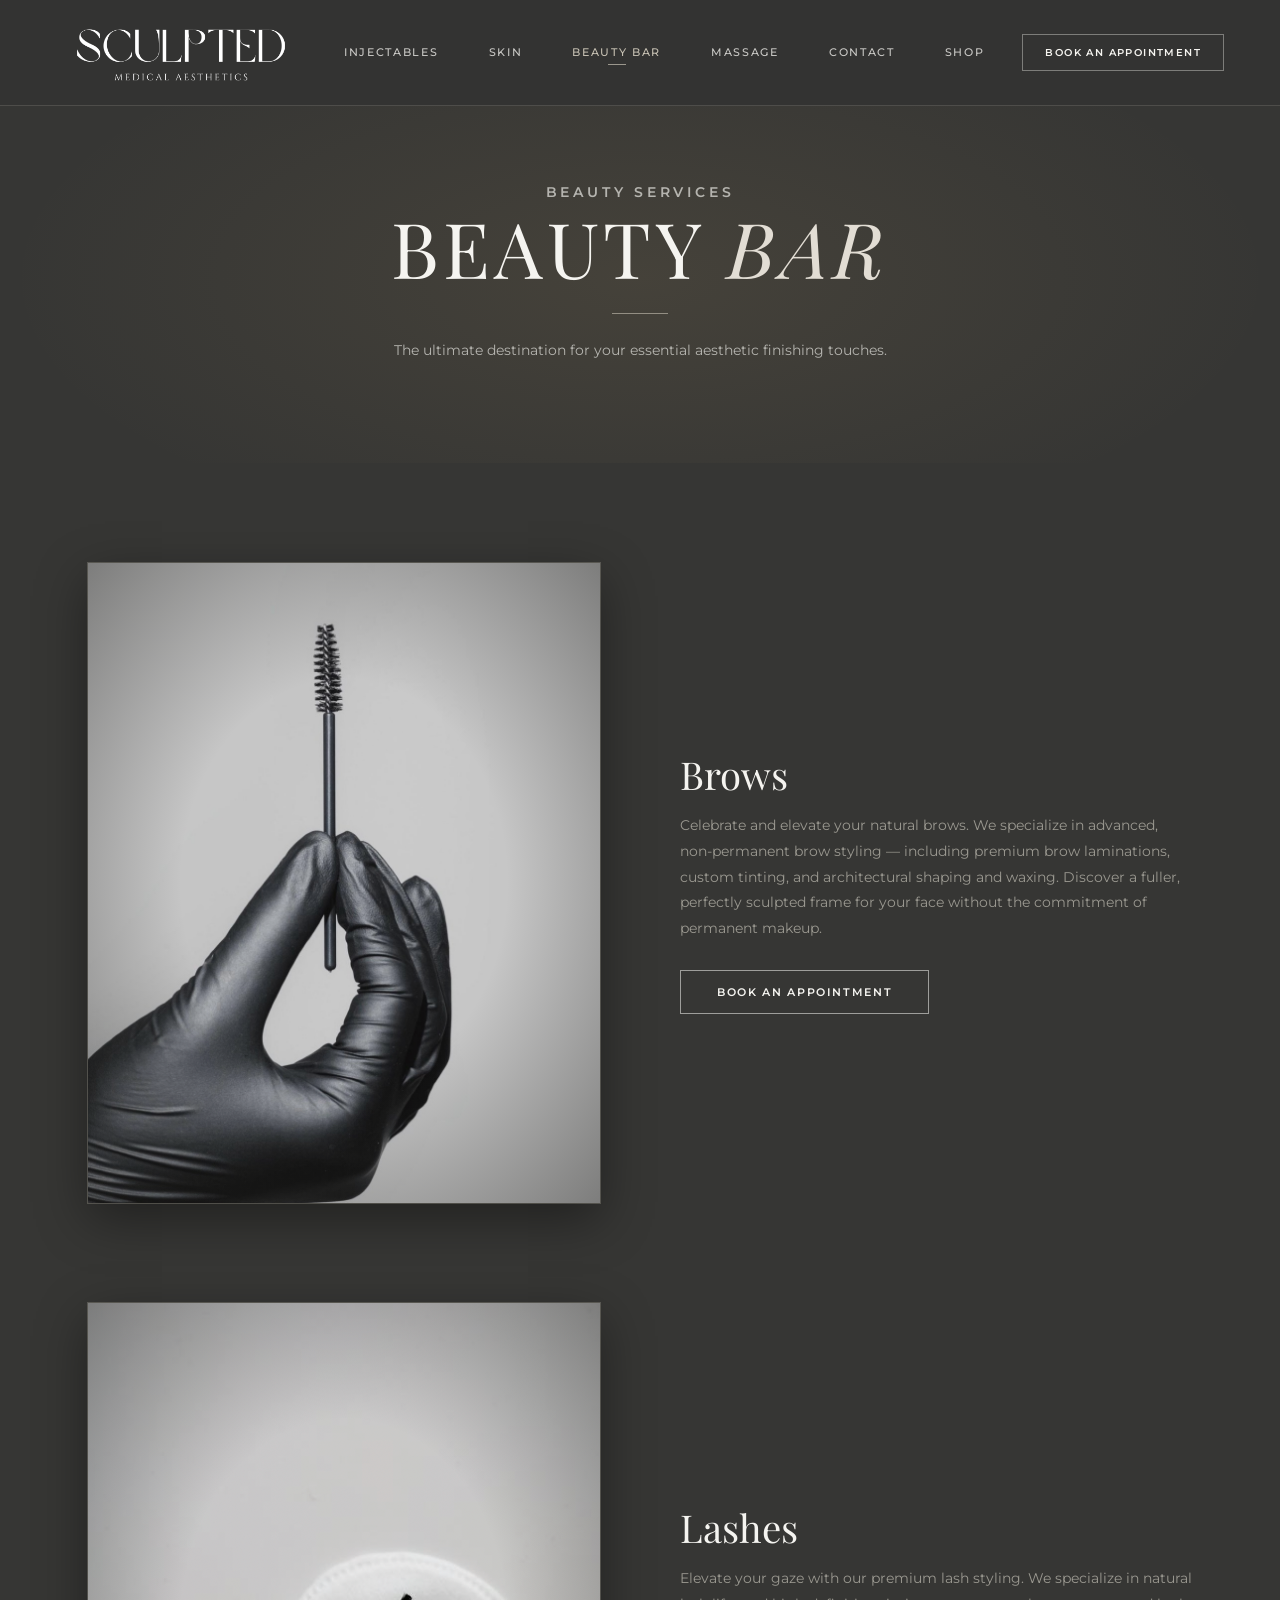
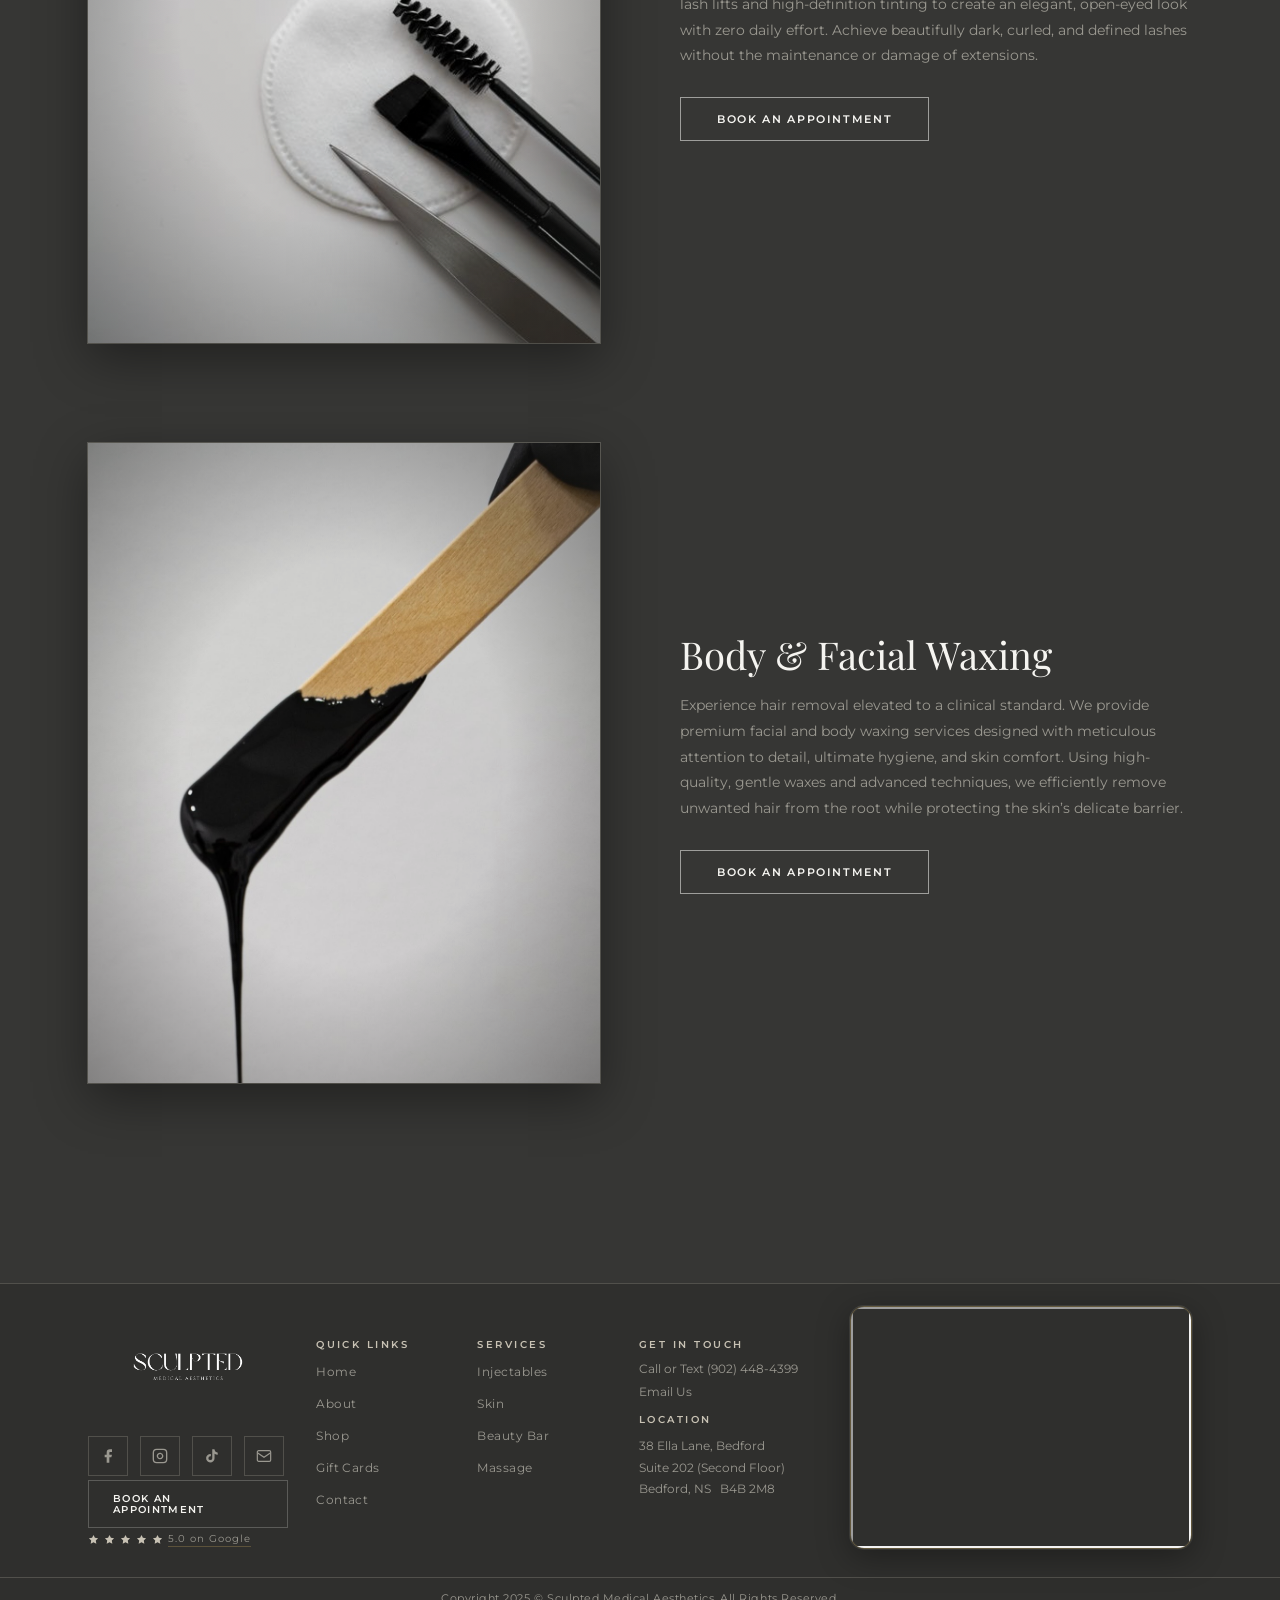
==== commit 220731df: "Update Sculpted Medical Aesthetics website" ====
--- a/pages/beauty-bar.html
+++ b/pages/beauty-bar.html
@@ -3,20 +3,23 @@
 <head>
   <meta charset="UTF-8" />
   <meta name="viewport" content="width=device-width, initial-scale=1.0" />
-  <title>Beauty Bar — Sculpted Medical Aesthetics</title>
+  <title>Beauty Bar &mdash; Sculpted Medical Aesthetics</title>
   <link rel="preconnect" href="https://fonts.googleapis.com" />
   <link rel="preconnect" href="https://fonts.gstatic.com" crossorigin />
-  <link href="https://fonts.googleapis.com/css2?family=Cormorant+Garamond:ital,wght@0,300;0,400;0,600;1,300;1,400;1,600&family=Montserrat:wght@300;400;500;600;700&display=swap" rel="stylesheet" />
+  <link href="https://fonts.googleapis.com/css2?family=Playfair+Display:ital,wght@0,400;0,600;0,700;1,400;1,600;1,700&family=Montserrat:wght@300;400;500;600;700&display=swap" rel="stylesheet" />
   <link rel="stylesheet" href="../css/styles.css" />
   <style>
     .services-list { padding: 100px 0; background: var(--bg-primary); }
     .service-block { display: grid; grid-template-columns: 1fr 1fr; gap: 80px; align-items: center; margin-bottom: 100px; }
     .service-block:nth-child(even) .service-block-img { order: -1; }
-    .service-block-img { aspect-ratio: 4/5; overflow: hidden; }
+    .service-block-img { aspect-ratio: 4/5; overflow: hidden; position: relative; outline: 1px solid rgba(200,194,180,0.25); box-shadow: 0 16px 48px rgba(0,0,0,0.4); transition: box-shadow 0.4s ease, outline-color 0.4s ease; }
+    .service-block:hover .service-block-img { outline-color: rgba(200,194,180,0.6); box-shadow: 0 24px 64px rgba(0,0,0,0.55); }
+    .service-block-img img { width: 100%; height: 100%; object-fit: cover; display: block; transition: transform 0.7s ease; filter: brightness(0.92) saturate(0.88); }
+    .service-block-img::after { content: ''; position: absolute; inset: 0; background: radial-gradient(ellipse at center, transparent 45%, rgba(36,36,34,0.45) 100%); pointer-events: none; }
+    .service-block:hover .service-block-img img { transform: scale(1.04); filter: brightness(1) saturate(1); }
     .service-block-text { padding: 20px 0; }
     .service-block-text h3 { font-family: var(--font-display); font-size: 2.4rem; color: var(--cream); margin-bottom: 18px; }
     .service-block-text p { font-size: 14px; line-height: 1.85; color: var(--text-muted); margin-bottom: 28px; }
-    .service-price { font-size: 10px; font-weight: 600; letter-spacing: 0.2em; text-transform: uppercase; color: var(--gold); margin-bottom: 24px; display: block; }
     @media (max-width: 800px) { .service-block { grid-template-columns: 1fr; } .service-block:nth-child(even) .service-block-img { order: 0; } }
   </style>
 </head>
@@ -24,13 +27,50 @@
 
 <header id="header">
   <div class="header-container">
-    <a href="../index.html" class="logo"><div class="logo-placeholder"><span class="logo-main">SCULPTED</span><span class="logo-sub">MEDICAL AESTHETICS</span></div></a>
+    <a href="../index.html" class="logo">
+      <img src="../assets/images/Sculpted.png" alt="Sculpted" class="logo-img">
+    </a>
     <nav><ul class="nav-list">
-      <li class="nav-item has-dropdown"><a href="injectables.html" class="nav-link">Injectables</a><div class="dropdown"><div class="dropdown-inner"><a href="injectables.html#dermal-filler" class="dropdown-link">Dermal Filler</a><a href="injectables.html#neuromodulators" class="dropdown-link">Neuromodulators</a><a href="injectables.html#biostimulators" class="dropdown-link">Biostimulators</a><a href="injectables.html#deoxycholic-acid" class="dropdown-link">Deoxycholic Acid</a><a href="injectables.html#prp-prf" class="dropdown-link">PRP / PRF</a><a href="injectables.html#lip-enhancement" class="dropdown-link">Lip Enhancement</a></div></div></li>
-      <li class="nav-item has-dropdown"><a href="skin.html" class="nav-link">Skin</a><div class="dropdown"><div class="dropdown-inner"><a href="skin.html#microneedling" class="dropdown-link">Microneedling</a><a href="skin.html#chemical-peels" class="dropdown-link">Chemical Peels</a><a href="skin.html#led-therapy" class="dropdown-link">LED Therapy</a><a href="skin.html#hydrafacial" class="dropdown-link">HydraFacial</a><a href="skin.html#laser" class="dropdown-link">Laser Treatments</a></div></div></li>
-      <li class="nav-item has-dropdown"><a href="beauty-bar.html" class="nav-link">Beauty Bar</a><div class="dropdown"><div class="dropdown-inner"><a href="beauty-bar.html#lash-extensions" class="dropdown-link">Lash Extensions</a><a href="beauty-bar.html#brow-lamination" class="dropdown-link">Brow Lamination</a><a href="beauty-bar.html#lash-lift" class="dropdown-link">Lash Lift &amp; Tint</a><a href="beauty-bar.html#microblading" class="dropdown-link">Microblading</a><a href="beauty-bar.html#waxing" class="dropdown-link">Waxing</a></div></div></li>
-      <li class="nav-item has-dropdown"><a href="massage.html" class="nav-link">Massage</a><div class="dropdown"><div class="dropdown-inner"><a href="massage.html#swedish" class="dropdown-link">Swedish Massage</a><a href="massage.html#deep-tissue" class="dropdown-link">Deep Tissue</a><a href="massage.html#hot-stone" class="dropdown-link">Hot Stone</a><a href="massage.html#prenatal" class="dropdown-link">Prenatal Massage</a><a href="massage.html#lymphatic" class="dropdown-link">Lymphatic Drainage</a></div></div></li>
+      <li class="nav-item has-dropdown">
+        <a href="injectables.html" class="nav-link">Injectables</a>
+        <div class="dropdown"><div class="dropdown-inner">
+          <a href="injectables.html#dermal-filler"    class="dropdown-link">Dermal Filler</a>
+          <a href="injectables.html#neuromodulators"  class="dropdown-link">Neuromodulators</a>
+          <a href="injectables.html#biostimulators"   class="dropdown-link">Biostimulators</a>
+          <a href="injectables.html#prp"              class="dropdown-link">PRP</a>
+          <a href="injectables.html#skin-boosters"    class="dropdown-link">Skin Boosters</a>
+          <a href="injectables.html#deoxycholic-acid" class="dropdown-link">Deoxycholic Acid</a>
+          <a href="injectables.html#sclerotherapy"    class="dropdown-link">Sclerotherapy</a>
+        </div></div>
+      </li>
+      <li class="nav-item has-dropdown">
+        <a href="skin.html" class="nav-link">Skin</a>
+        <div class="dropdown"><div class="dropdown-inner">
+          <a href="skin.html#clinical-facials" class="dropdown-link">Clinical Facials</a>
+          <a href="skin.html#chemical-peels"   class="dropdown-link">Chemical Peels</a>
+          <a href="skin.html#microneedling"    class="dropdown-link">Microneedling</a>
+        </div></div>
+      </li>
+      <li class="nav-item has-dropdown">
+        <a href="beauty-bar.html" class="nav-link">Beauty Bar</a>
+        <div class="dropdown"><div class="dropdown-inner">
+          <a href="beauty-bar.html#brows"  class="dropdown-link">Brows</a>
+          <a href="beauty-bar.html#lashes" class="dropdown-link">Lashes</a>
+          <a href="beauty-bar.html#waxing" class="dropdown-link">Body &amp; Facial Waxing</a>
+        </div></div>
+      </li>
+      <li class="nav-item has-dropdown">
+        <a href="massage.html" class="nav-link">Massage</a>
+        <div class="dropdown"><div class="dropdown-inner">
+          <a href="massage.html#restorative"    class="dropdown-link">Restorative</a>
+          <a href="massage.html#lymphatic"      class="dropdown-link">Lymphatic Drainage</a>
+          <a href="massage.html#prenatal"       class="dropdown-link">Mommy to Be</a>
+          <a href="massage.html#buccal"         class="dropdown-link">Buccal Massage</a>
+          <a href="massage.html#head-in-clouds" class="dropdown-link">Head in the Clouds</a>
+        </div></div>
+      </li>
       <li class="nav-item"><a href="contact.html" class="nav-link">Contact</a></li>
+      <li class="nav-item"><a href="../index.html#shop" class="nav-link">Shop</a></li>
     </ul></nav>
     <a href="https://sculptedmedicalaesthetics.janeapp.com/" target="_blank" rel="noopener" class="btn-book">BOOK AN APPOINTMENT</a>
     <button class="hamburger" id="hamburger" aria-label="Open menu"><span></span><span></span><span></span></button>
@@ -41,74 +81,54 @@
   <p class="section-label page-hero-label">Beauty Services</p>
   <h1>BEAUTY <em>BAR</em></h1>
   <div class="page-hero-divider"></div>
-  <p>From lashes to brows, our beauty bar services are crafted to enhance your natural features with precision, artistry, and lasting results.</p>
+  <p>The ultimate destination for your essential aesthetic finishing touches.</p>
 </section>
 
 <section class="services-list">
   <div class="container">
 
-    <div class="service-block" id="lash-extensions" data-animate>
-      <div class="service-block-img grad-rose"></div>
+    <div class="service-block" id="brows" data-animate>
+      <div class="service-block-img"><img src="../assets/images/Brows.jpg" alt="Brows"></div>
       <div class="service-block-text">
-        <p class="section-label">Beauty Bar</p>
-        <h3>Lash Extensions</h3>
-        <span class="service-price">Starting from — Ask for Pricing</span>
-        <p>Classic, hybrid, or volume lash extensions applied individually for a customized look — from natural and wispy to full and dramatic. Wake up every morning looking effortlessly put-together.</p>
-        <a href="contact.html" class="btn-outline-light">BOOK NOW</a>
-      </div>
-    </div>
-
-    <div class="service-block" id="brow-lamination" data-animate>
-      <div class="service-block-img grad-gold"></div>
+        <h3>Brows</h3>
+        <p>Celebrate and elevate your natural brows. We specialize in advanced, non-permanent brow styling &mdash; including premium brow laminations, custom tinting, and architectural shaping and waxing. Discover a fuller, perfectly sculpted frame for your face without the commitment of permanent makeup.</p>
+        <a href="contact.html" class="btn-outline-light">BOOK AN APPOINTMENT</a>
+      </div>
+    </div>
+
+    <div class="service-block" id="lashes" data-animate>
+      <div class="service-block-img"><img src="../assets/images/Lashes.png" alt="Lashes"></div>
       <div class="service-block-text">
-        <p class="section-label">Beauty Bar</p>
-        <h3>Brow Lamination</h3>
-        <span class="service-price">Starting from — Ask for Pricing</span>
-        <p>A semi-permanent treatment that restructures brow hairs for a fluffy, brushed-up, defined look. Perfect for sparse, unruly, or asymmetrical brows — results last 6–8 weeks.</p>
-        <a href="contact.html" class="btn-outline-light">BOOK NOW</a>
-      </div>
-    </div>
-
-    <div class="service-block" id="lash-lift" data-animate>
-      <div class="service-block-img grad-warm"></div>
+        <h3>Lashes</h3>
+        <p>Elevate your gaze with our premium lash styling. We specialize in natural lash lifts and high-definition tinting to create an elegant, open-eyed look with zero daily effort. Achieve beautifully dark, curled, and defined lashes without the maintenance or damage of extensions.</p>
+        <a href="contact.html" class="btn-outline-light">BOOK AN APPOINTMENT</a>
+      </div>
+    </div>
+
+    <div class="service-block" id="waxing" data-animate>
+      <div class="service-block-img"><img src="../assets/images/Waxing.jpg" alt="Waxing"></div>
       <div class="service-block-text">
-        <p class="section-label">Beauty Bar</p>
-        <h3>Lash Lift &amp; Tint</h3>
-        <span class="service-price">Starting from — Ask for Pricing</span>
-        <p>A low-maintenance alternative to extensions. The lift curls your natural lashes from the base, while the tint darkens them for a mascara-free, wide-awake look lasting up to 8 weeks.</p>
-        <a href="contact.html" class="btn-outline-light">BOOK NOW</a>
-      </div>
-    </div>
-
-    <div class="service-block" id="microblading" data-animate>
-      <div class="service-block-img grad-moody"></div>
-      <div class="service-block-text">
-        <p class="section-label">Beauty Bar</p>
-        <h3>Microblading</h3>
-        <span class="service-price">Starting from — Ask for Pricing</span>
-        <p>Semi-permanent eyebrow tattooing using fine, hair-stroke technique to create naturally fuller, perfectly shaped brows. Ideal for filling gaps, redefining shape, or restoring sparse brows.</p>
-        <a href="contact.html" class="btn-outline-light">BOOK NOW</a>
-      </div>
-    </div>
-
-    <div class="service-block" id="waxing" data-animate>
-      <div class="service-block-img grad-taupe"></div>
-      <div class="service-block-text">
-        <p class="section-label">Beauty Bar</p>
-        <h3>Waxing</h3>
-        <span class="service-price">Starting from — Ask for Pricing</span>
-        <p>Precise, gentle waxing services for face and body. Our aestheticians use premium wax formulas designed for smooth, clean results with minimal irritation — even for sensitive skin.</p>
-        <a href="contact.html" class="btn-outline-light">BOOK NOW</a>
+        <h3>Body &amp; Facial Waxing</h3>
+        <p>Experience hair removal elevated to a clinical standard. We provide premium facial and body waxing services designed with meticulous attention to detail, ultimate hygiene, and skin comfort. Using high-quality, gentle waxes and advanced techniques, we efficiently remove unwanted hair from the root while protecting the skin&rsquo;s delicate barrier.</p>
+        <a href="contact.html" class="btn-outline-light">BOOK AN APPOINTMENT</a>
       </div>
     </div>
 
   </div>
 </section>
 
+<!-- FOOTER -->
 <footer class="footer">
   <div class="footer-container">
-    <div class="footer-brand"><a href="../index.html" class="footer-logo logo-placeholder"><span class="logo-main">SCULPTED</span><span class="logo-sub">MEDICAL AESTHETICS</span></a><div class="footer-socials"><a href="https://www.facebook.com/profile.php?id=100095470361294" target="_blank" rel="noopener" class="social-icon" aria-label="Facebook"><svg viewBox="0 0 24 24" fill="currentColor"><path d="M18 2h-3a5 5 0 0 0-5 5v3H7v4h3v8h4v-8h3l1-4h-4V7a1 1 0 0 1 1-1h3z"/></svg></a><a href="https://www.instagram.com/sculptedmedicalaesthetics/" target="_blank" rel="noopener" class="social-icon" aria-label="Instagram"><svg viewBox="0 0 24 24" fill="none" stroke="currentColor" stroke-width="2"><rect x="2" y="2" width="20" height="20" rx="5"/><path d="M16 11.37A4 4 0 1 1 12.63 8 4 4 0 0 1 16 11.37z"/><line x1="17.5" y1="6.5" x2="17.51" y2="6.5"/></svg></a><a href="https://www.tiktok.com/@sculptedmedaesthetics?lang=en" target="_blank" rel="noopener" class="social-icon" aria-label="TikTok"><svg viewBox="0 0 24 24" fill="currentColor"><path d="M19.59 6.69a4.83 4.83 0 0 1-3.77-4.25V2h-3.45v13.67a2.89 2.89 0 0 1-2.88 2.5 2.89 2.89 0 0 1-2.89-2.89 2.89 2.89 0 0 1 2.89-2.89c.28 0 .54.04.79.1V9.01a6.34 6.34 0 1 0 5.54 6.29V8.69a8.19 8.19 0 0 0 4.78 1.52V6.75a4.85 4.85 0 0 1-1.01-.06z"/></svg></a><a href="mailto:scupltedmedaesthetics@gmail.com" class="social-icon" aria-label="Email"><svg viewBox="0 0 24 24" fill="none" stroke="currentColor" stroke-width="1.8"><rect x="2" y="4" width="20" height="16" rx="2"/><path d="M2 7l10 7 10-7"/></svg></a>
-        </div><a href="https://sculptedmedicalaesthetics.janeapp.com/" target="_blank" rel="noopener" class="btn-book-footer">BOOK AN APPOINTMENT</a>
+    <div class="footer-brand">
+      <a href="../index.html" class="footer-logo"><img src="../assets/images/Sculpted.png" alt="Sculpted" class="footer-logo-img"></a>
+      <div class="footer-socials">
+        <a href="https://www.facebook.com/profile.php?id=100095470361294" target="_blank" rel="noopener" class="social-icon" aria-label="Facebook"><svg viewBox="0 0 24 24" fill="currentColor"><path d="M18 2h-3a5 5 0 0 0-5 5v3H7v4h3v8h4v-8h3l1-4h-4V7a1 1 0 0 1 1-1h3z"/></svg></a>
+        <a href="https://www.instagram.com/sculptedmedicalaesthetics/" target="_blank" rel="noopener" class="social-icon" aria-label="Instagram"><svg viewBox="0 0 24 24" fill="none" stroke="currentColor" stroke-width="2"><rect x="2" y="2" width="20" height="20" rx="5"/><path d="M16 11.37A4 4 0 1 1 12.63 8 4 4 0 0 1 16 11.37z"/><line x1="17.5" y1="6.5" x2="17.51" y2="6.5"/></svg></a>
+        <a href="https://www.tiktok.com/@sculptedmedaesthetics?lang=en" target="_blank" rel="noopener" class="social-icon" aria-label="TikTok"><svg viewBox="0 0 24 24" fill="currentColor"><path d="M19.59 6.69a4.83 4.83 0 0 1-3.77-4.25V2h-3.45v13.67a2.89 2.89 0 0 1-2.88 2.5 2.89 2.89 0 0 1-2.89-2.89 2.89 2.89 0 0 1 2.89-2.89c.28 0 .54.04.79.1V9.01a6.34 6.34 0 1 0 5.54 6.29V8.69a8.19 8.19 0 0 0 4.78 1.52V6.75a4.85 4.85 0 0 1-1.01-.06z"/></svg></a>
+        <a href="mailto:scupltedmedaesthetics@gmail.com" class="social-icon" aria-label="Email"><svg viewBox="0 0 24 24" fill="none" stroke="currentColor" stroke-width="1.8"><rect x="2" y="4" width="20" height="16" rx="2"/><path d="M2 7l10 7 10-7"/></svg></a>
+      </div>
+      <a href="https://sculptedmedicalaesthetics.janeapp.com/" target="_blank" rel="noopener" class="btn-book-footer">BOOK AN APPOINTMENT</a>
       <a href="https://www.google.com/maps?cid=10813723003576618194" target="_blank" rel="noopener" class="footer-review-link">
         <svg viewBox="0 0 24 24" fill="currentColor" width="11" height="11"><path d="M12 2l3.09 6.26L22 9.27l-5 4.87 1.18 6.88L12 17.77l-6.18 3.25L7 14.14 2 9.27l6.91-1.01L12 2z"/></svg>
         <svg viewBox="0 0 24 24" fill="currentColor" width="11" height="11"><path d="M12 2l3.09 6.26L22 9.27l-5 4.87 1.18 6.88L12 17.77l-6.18 3.25L7 14.14 2 9.27l6.91-1.01L12 2z"/></svg>
@@ -118,24 +138,16 @@
         <span>5.0 on Google</span>
       </a>
     </div>
-    <div class="footer-links"><h4>Quick Links</h4><ul><li><a href="../index.html">Home</a></li><li><a href="#">About</a></li><li><a href="#">Shop</a></li><li><a href="#">Gift Cards</a></li><li><a href="contact.html">Contact</a></li></ul></div>
+    <div class="footer-links"><h4>Quick Links</h4><ul><li><a href="../index.html">Home</a></li><li><a href="../index.html#about">About</a></li><li><a href="../index.html#shop">Shop</a></li><li><a href="https://app.squareup.com/gift/MLVSPW7R7DYFF/order" target="_blank" rel="noopener">Gift Cards</a></li><li><a href="contact.html">Contact</a></li></ul></div>
     <div class="footer-links"><h4>Services</h4><ul><li><a href="injectables.html">Injectables</a></li><li><a href="skin.html">Skin</a></li><li><a href="beauty-bar.html">Beauty Bar</a></li><li><a href="massage.html">Massage</a></li></ul></div>
     <div class="footer-contact">
-      <div class="footer-contact-block">
-        <h4>Get In Touch</h4>
-        <a href="tel:9025219278">Call or Text (902) 521-9278</a>
-        <a href="mailto:scupltedmedaesthetics@gmail.com">Email Us</a>
-      </div>
-      <div class="footer-contact-block">
-        <h4>Location</h4>
-        <p>38 Ella Lane, Bedford<br>Suite 202 (Second Floor)<br>Bedford, NS &nbsp; B4B 2M8</p>
-      </div>
-    </div>
-    <div class="footer-map"><iframe src="https://maps.google.com/maps?q=Sculpted+Medical+Aesthetics,38+Ella+Ln,Bedford,NS+B4B+2M8&z=16&output=embed" allowfullscreen="" loading="lazy" referrerpolicy="no-referrer-when-downgrade" title="Sculpted Medical Aesthetics location"></iframe></div></div>
+      <div class="footer-contact-block"><h4>Get In Touch</h4><a href="tel:9024484399">Call or Text (902) 448-4399</a><a href="mailto:scupltedmedaesthetics@gmail.com">Email Us</a></div>
+      <div class="footer-contact-block"><h4>Location</h4><p>38 Ella Lane, Bedford<br>Suite 202 (Second Floor)<br>Bedford, NS &nbsp; B4B 2M8</p></div>
+    </div>
+    <div class="footer-map"><iframe src="https://maps.google.com/maps?q=Sculpted+Medical+Aesthetics,38+Ella+Ln,Bedford,NS+B4B+2M8&z=16&output=embed" allowfullscreen="" loading="lazy" referrerpolicy="no-referrer-when-downgrade" title="Sculpted Medical Aesthetics location"></iframe></div>
   </div>
   <div class="footer-bottom"><p>Copyright 2025 &copy; Sculpted Medical Aesthetics. All Rights Reserved.</p></div>
 </footer>
-
 
 <!-- MOBILE NAV -->
 <div class="mobile-nav" id="mobileNav">
@@ -147,56 +159,47 @@
         <a href="injectables.html#dermal-filler">Dermal Filler</a>
         <a href="injectables.html#neuromodulators">Neuromodulators</a>
         <a href="injectables.html#biostimulators">Biostimulators</a>
+        <a href="injectables.html#prp">PRP</a>
+        <a href="injectables.html#skin-boosters">Skin Boosters</a>
         <a href="injectables.html#deoxycholic-acid">Deoxycholic Acid</a>
-        <a href="injectables.html#prp-prf">PRP / PRF</a>
-        <a href="injectables.html#lip-enhancement">Lip Enhancement</a>
       </div>
     </li>
     <li class="mobile-nav-item">
       <a href="skin.html" class="mobile-nav-link">Skin</a>
       <div class="mobile-nav-sub">
+        <a href="skin.html#clinical-facials">Clinical Facials</a>
+        <a href="skin.html#chemical-peels">Chemical Peels</a>
         <a href="skin.html#microneedling">Microneedling</a>
-        <a href="skin.html#chemical-peels">Chemical Peels</a>
-        <a href="skin.html#led-therapy">LED Therapy</a>
-        <a href="skin.html#hydrafacial">HydraFacial</a>
-        <a href="skin.html#laser">Laser Treatments</a>
       </div>
     </li>
     <li class="mobile-nav-item">
       <a href="beauty-bar.html" class="mobile-nav-link">Beauty Bar</a>
       <div class="mobile-nav-sub">
-        <a href="beauty-bar.html#lash-extensions">Lash Extensions</a>
-        <a href="beauty-bar.html#brow-lamination">Brow Lamination</a>
-        <a href="beauty-bar.html#lash-lift">Lash Lift &amp; Tint</a>
-        <a href="beauty-bar.html#microblading">Microblading</a>
-        <a href="beauty-bar.html#waxing">Waxing</a>
+        <a href="beauty-bar.html#brows">Brows</a>
+        <a href="beauty-bar.html#lashes">Lashes</a>
+        <a href="beauty-bar.html#waxing">Body &amp; Facial Waxing</a>
       </div>
     </li>
     <li class="mobile-nav-item">
       <a href="massage.html" class="mobile-nav-link">Massage</a>
       <div class="mobile-nav-sub">
-        <a href="massage.html#swedish">Swedish Massage</a>
-        <a href="massage.html#deep-tissue">Deep Tissue</a>
-        <a href="massage.html#hot-stone">Hot Stone</a>
-        <a href="massage.html#prenatal">Prenatal Massage</a>
+        <a href="massage.html#restorative">Restorative</a>
         <a href="massage.html#lymphatic">Lymphatic Drainage</a>
-      </div>
-    </li>
-    <li class="mobile-nav-item">
-      <a href="contact.html" class="mobile-nav-link">Contact</a>
-    </li>
+        <a href="massage.html#prenatal">Mommy to Be</a>
+        <a href="massage.html#buccal">Buccal Massage</a>
+        <a href="massage.html#head-in-clouds">Head in the Clouds</a>
+      </div>
+    </li>
+    <li class="mobile-nav-item"><a href="contact.html" class="mobile-nav-link">Contact</a></li>
+    <li class="mobile-nav-item"><a href="../index.html#shop" class="mobile-nav-link">Shop</a></li>
   </ul>
   <div class="mobile-nav-divider"></div>
   <div class="mobile-nav-bottom">
     <a href="https://sculptedmedicalaesthetics.janeapp.com/" target="_blank" rel="noopener">BOOK AN APPOINTMENT</a>
   </div>
 </div>
-<!-- BACK TO TOP -->
-<button id="back-to-top" aria-label="Back to top">
-  <svg viewBox="0 0 24 24" fill="none" stroke="currentColor" stroke-width="1.8"><path d="M18 15l-6-6-6 6"/></svg>
-</button>
-<!-- FLOATING BOOK (mobile) -->
-<a id="float-book" href="https://sculptedmedicalaesthetics.janeapp.com/" target="_blank" rel="noopener">BOOK NOW</a>
+<button id="back-to-top" aria-label="Back to top"><svg viewBox="0 0 24 24" fill="none" stroke="currentColor" stroke-width="1.8"><path d="M18 15l-6-6-6 6"/></svg></button>
+<a id="float-book" href="https://sculptedmedicalaesthetics.janeapp.com/" target="_blank" rel="noopener">BOOK AN APPOINTMENT</a>
 <script src="../js/main.js"></script>
 </body>
 </html>
--- a/css/styles.css
+++ b/css/styles.css
@@ -14,7 +14,7 @@
   --text-muted:    #9A9890;
   --text-dark:     #2A2920;
   --border-gold:   rgba(200,194,180,0.22);
-  --font-display:  'Cormorant Garamond', serif;
+  --font-display:  'Playfair Display', serif;
   --font-body:     'Montserrat', sans-serif;
   --ease:          cubic-bezier(0.4, 0, 0.2, 1);
   --transition:    all 0.35s cubic-bezier(0.4, 0, 0.2, 1);
@@ -49,8 +49,21 @@
   letter-spacing: 0.32em; text-transform: uppercase;
   color: rgba(200,194,180,0.22);
 }
-/* shop banner & hero still need a real background */
-.shop-banner-bg { background: #2A2A29; }
+/* shop banner background — Coming Soon treatment */
+.shop-banner-bg {
+  background:
+    radial-gradient(ellipse 70% 90% at 50% 50%, rgba(201, 169, 110, 0.18) 0%, transparent 60%),
+    radial-gradient(circle at 12% 18%, rgba(200, 194, 180, 0.10) 0%, transparent 40%),
+    radial-gradient(circle at 88% 82%, rgba(201, 169, 110, 0.10) 0%, transparent 38%),
+    linear-gradient(135deg, #1F1D1A 0%, #2A2823 45%, #1B1916 100%);
+}
+.shop-banner-bg::after {
+  content: '';
+  position: absolute;
+  top: 28px; left: 28px; right: 28px; bottom: 28px;
+  border: 1px solid rgba(200, 194, 180, 0.14);
+  pointer-events: none;
+}
 
 /* ===== TYPOGRAPHY ===== */
 h1,h2,h3,h4 { font-family: var(--font-display); font-weight: 400; line-height: 1.1; }
@@ -132,7 +145,7 @@
 /* LOGO */
 .logo { display: flex; align-items: center; }
 .logo-placeholder { display: flex; flex-direction: column; line-height: 1; }
-.logo-img { height: 48px; width: auto; }
+.logo-img { height: 250px; width: auto; margin-top: 20px; }
 .logo-main {
   font-family: var(--font-display); font-size: 30px; font-weight: 600;
   letter-spacing: 0.20em; color: var(--cream);
@@ -212,15 +225,18 @@
 }
 .hero-bg {
   position: absolute; inset: 0; z-index: 0;
+  background-image: url('../assets/images/Front_Background.png');
+  background-size: cover;
+  background-position: center;
+}
+.hero-scroll-fade {
+  position: absolute; inset: 0; z-index: 1;
   background: #363634;
-}
-.hero-bg::after {
-  content: '';
-  position: absolute; inset: 0;
-  background: radial-gradient(ellipse at 62% 55%, rgba(200,194,180,0.08) 0%, transparent 58%);
+  opacity: 0;
+  pointer-events: none;
 }
 .hero-overlay {
-  position: absolute; inset: 0; z-index: 1;
+  position: absolute; inset: 0; z-index: 2;
   /* fully opaque at top so header merges seamlessly, opens up in the middle */
   background: linear-gradient(to bottom,
     rgba(36,36,34,1.00) 0%,
@@ -231,7 +247,7 @@
     rgba(36,36,34,0.88) 100%);
 }
 .hero-content {
-  position: relative; z-index: 2;
+  position: relative; z-index: 3;
   text-align: center; width: 100%; padding: 0 48px;
 }
 .hero-eyebrow {
@@ -256,7 +272,7 @@
 }
 .scroll-hint {
   position: absolute; bottom: 44px; left: 50%;
-  transform: translateX(-50%); z-index: 2;
+  transform: translateX(-50%); z-index: 3;
   display: flex; flex-direction: column; align-items: center; gap: 10px;
 }
 .scroll-hint span { font-size: 8.5px; letter-spacing: 0.32em; color: rgba(245,244,240,0.45); }
@@ -301,6 +317,8 @@
   gap: 90px; align-items: center;
 }
 .expert-text .section-title { color: var(--text-dark); }
+.expert-text .section-label { color: #6B6860; }
+.expert-text .section-title em { color: #6B6860; }
 .expert-stats {
   display: flex; gap: 40px; margin: 40px 0;
   padding: 30px 0;
@@ -314,16 +332,20 @@
 }
 .stat-label {
   display: block; font-size: 8.5px; letter-spacing: 0.22em;
-  text-transform: uppercase; color: var(--gold); font-weight: 600;
+  text-transform: uppercase; color: #6B6860; font-weight: 600;
 }
 .expert-image { position: relative; }
-.img-frame { position: relative; aspect-ratio: 3/4; overflow: hidden; }
-.img-frame .img-placeholder { width: 100%; height: 100%; }
-.img-accent-box {
-  position: absolute; bottom: -26px; right: -26px;
-  width: 58%; height: 58%;
-  border: 2px solid var(--gold); opacity: 0.28; z-index: -1;
-}
+.img-frame {
+  position: relative; aspect-ratio: 3/4; overflow: hidden;
+  box-shadow: 0 20px 60px rgba(0, 0, 0, 0.12);
+}
+.img-frame::after {
+  content: '';
+  position: absolute; inset: 0;
+  background: radial-gradient(ellipse at center, transparent 40%, rgba(36, 36, 34, 0.55) 100%);
+  pointer-events: none; z-index: 1;
+}
+.expert-main-photo { width: 100%; height: 100%; object-fit: cover; object-position: center; display: block; }
 
 /* ================================================================
    SERVICE MENU
@@ -373,31 +395,62 @@
 .dot.active { background: var(--gold); width: 24px; border-radius: 3px; }
 
 /* ================================================================
+   SERVICE CATEGORY GRID
+   ================================================================ */
+.services-grid {
+  display: grid; grid-template-columns: repeat(4, 1fr); gap: 28px;
+}
+.service-category-card { cursor: pointer; transition: var(--transition); }
+.service-category-card:hover { transform: translateY(-5px); }
+.service-category-img {
+  aspect-ratio: 2/3; width: 100%; overflow: hidden; position: relative;
+  transition: transform 0.6s ease;
+}
+.service-category-card:hover .service-category-img { transform: scale(1.04); }
+.service-category-img img { width: 100%; height: 100%; object-fit: cover; display: block; position: absolute; inset: 0; }
+.service-category-info { padding-top: 18px; }
+.service-category-info h3 {
+  font-family: var(--font-display); font-size: 1.75rem;
+  color: var(--cream); margin-bottom: 16px;
+  font-weight: 400; letter-spacing: 0.04em;
+}
+@media (max-width: 900px) { .services-grid { grid-template-columns: 1fr 1fr; } }
+@media (max-width: 600px) { .services-grid { grid-template-columns: 1fr; } }
+
+/* ================================================================
    MEET THE TEAM
    ================================================================ */
-.team-section { padding: 130px 0; background: var(--bg-light); }
-.team-grid {
-  display: grid; grid-template-columns: repeat(4,1fr); gap: 28px;
-}
-.team-card {
-  border: 1px solid rgba(36,36,34,0.11); background: #fff;
-  overflow: hidden; transition: var(--transition);
-}
-.team-card:hover { transform: translateY(-5px); box-shadow: 0 24px 64px rgba(36,36,34,0.13); }
-.team-photo-wrapper { overflow: hidden; aspect-ratio: 3/4; }
-.team-photo { width: 100%; height: 100%; transition: transform 0.6s ease; }
-.team-card:hover .team-photo { transform: scale(1.05); }
-.team-info { padding: 28px 28px 32px; }
-.team-name {
-  font-family: var(--font-display); font-size: 1.65rem;
-  color: var(--text-dark); margin-bottom: 6px;
-}
-.team-role {
-  font-size: 9.5px; font-weight: 600; letter-spacing: 0.16em;
-  text-transform: uppercase; color: var(--gold); margin-bottom: 18px;
-}
-.team-divider { width: 38px; height: 1px; background: var(--gold); margin-bottom: 16px; opacity: 0.45; }
-.team-bio { font-size: 13px; line-height: 1.75; color: #666666; }
+.team-section { padding: 130px 0 0; background: var(--bg-secondary); }
+.team-strip {
+  display: grid; grid-template-columns: repeat(4, 1fr);
+  height: 700px; margin-top: 64px;
+}
+.team-strip-card { position: relative; overflow: hidden; cursor: pointer; }
+.team-strip-photo { width: 100%; height: 100%; object-fit: cover; display: block; transition: transform 0.7s ease; }
+.team-strip-card:hover .team-strip-photo { transform: scale(1.06); }
+.team-strip-overlay {
+  position: absolute; bottom: 0; left: 0; right: 0;
+  padding: 60px 28px 36px;
+  background: linear-gradient(to top, rgba(36,36,34,0.95) 0%, rgba(36,36,34,0.5) 55%, transparent 100%);
+  transition: padding 0.4s ease;
+}
+.team-strip-card:hover .team-strip-overlay { padding-bottom: 44px; }
+.team-strip-name { font-family: var(--font-display); font-size: 2rem; color: var(--cream); font-weight: 400; margin-bottom: 8px; letter-spacing: 0.04em; }
+.team-strip-role { font-size: 9px; font-weight: 600; letter-spacing: 0.24em; text-transform: uppercase; color: var(--gold); }
+.team-strip-divider {
+  width: 0; height: 1px; background: var(--gold); opacity: 0.6;
+  margin: 16px 0 14px;
+  transition: width 0.45s ease 0.05s, opacity 0.45s ease 0.05s;
+}
+.team-strip-bio {
+  font-size: 12.5px; line-height: 1.75; color: rgba(245,240,230,0.82);
+  font-family: var(--font-body); letter-spacing: 0.02em;
+  opacity: 0; transform: translateY(10px);
+  transition: opacity 0.4s ease 0.18s, transform 0.4s ease 0.18s;
+  max-width: 88%;
+}
+.team-strip-card:hover .team-strip-divider { width: 36px; opacity: 0.6; }
+.team-strip-card:hover .team-strip-bio { opacity: 1; transform: translateY(0); }
 
 /* ================================================================
    CLIENT RESULTS
@@ -429,15 +482,53 @@
 /* ================================================================
    SHOP BANNER
    ================================================================ */
-.shop-banner { position: relative; padding: 150px 60px; overflow: hidden; }
+.shop-banner { position: relative; padding: 170px 60px; overflow: hidden; text-align: center; }
 .shop-banner-bg { position: absolute; inset: 0; }
-.shop-banner-overlay { position: absolute; inset: 0; background: rgba(36,36,34,0.60); }
-.shop-banner-content { position: relative; z-index: 1; max-width: 580px; }
+.shop-banner-overlay { display: none; }
+.shop-banner-content { position: relative; z-index: 2; max-width: 720px; margin: 0 auto; }
+.shop-eyebrow {
+  font-family: var(--font-body); font-size: 11px; font-weight: 600;
+  letter-spacing: 0.48em; text-transform: uppercase;
+  color: var(--gold-light); margin-bottom: 32px;
+  display: inline-flex; align-items: center; gap: 16px;
+}
+.shop-eyebrow::before, .shop-eyebrow::after {
+  content: ''; width: 36px; height: 1px;
+  background: linear-gradient(to right, transparent, var(--gold), transparent);
+  opacity: 0.8;
+}
 .shop-title {
-  font-family: var(--font-display); font-size: clamp(2rem,4vw,3.6rem);
-  color: var(--cream); font-weight: 300; line-height: 1.15; margin-bottom: 20px;
-}
-.shop-subtitle { font-size: 14px; line-height: 1.8; color: rgba(245,244,240,0.68); margin-bottom: 38px; }
+  font-family: var(--font-display); font-size: clamp(2.8rem, 6vw, 5rem);
+  color: var(--cream); font-weight: 300; line-height: 1.05; margin-bottom: 28px;
+  letter-spacing: 0.04em;
+}
+.shop-title em {
+  font-style: italic; font-weight: 400;
+  background: linear-gradient(135deg, #E8D9B0 0%, #C9A96E 50%, #E8D9B0 100%);
+  -webkit-background-clip: text;
+  background-clip: text;
+  -webkit-text-fill-color: transparent;
+}
+.shop-divider {
+  width: 60px; height: 1px; background: var(--gold);
+  margin: 28px auto; opacity: 0.6;
+}
+.shop-subtitle {
+  font-size: 14px; line-height: 1.9; color: rgba(245,244,240,0.75);
+  max-width: 540px; margin: 0 auto 40px;
+}
+.shop-coming-pulse {
+  display: inline-block; width: 8px; height: 8px; border-radius: 50%;
+  background: var(--gold); vertical-align: middle;
+  box-shadow: 0 0 0 0 rgba(201,169,110,0.7);
+  animation: shopPulse 2.2s ease-out infinite;
+}
+.shop-eyebrow .shop-coming-pulse { margin-right: 0; }
+@keyframes shopPulse {
+  0%   { box-shadow: 0 0 0 0 rgba(201,169,110,0.55); }
+  70%  { box-shadow: 0 0 0 14px rgba(201,169,110,0); }
+  100% { box-shadow: 0 0 0 0 rgba(201,169,110,0); }
+}
 
 /* ================================================================
    FOOTER
@@ -446,21 +537,26 @@
   background: var(--bg-secondary);
   border-top: 1px solid var(--border-gold);
   opacity: 0;
-  transform: translateY(28px);
-  transition: opacity 0.7s ease, transform 0.7s ease;
+  transform: translateY(72px);
+  transition: opacity 0.75s ease, transform 0.75s cubic-bezier(0.22, 1, 0.36, 1);
 }
 .footer.footer-visible {
   opacity: 1;
   transform: translateY(0);
 }
+.footer:not(.footer-visible) {
+  transform: translateY(72px);
+  opacity: 0;
+}
 .footer-container {
-  max-width: 1200px; margin: 0 auto; padding: 88px 48px 60px;
+  max-width: 1200px; margin: 0 auto; padding: 22px 48px 28px;
   display: grid; grid-template-columns: 1.2fr 0.8fr 0.8fr 1.1fr 2.05fr;
-  gap: 44px; align-items: stretch;
-}
-.footer-logo { display: flex; flex-direction: column; margin-bottom: 26px; }
+  gap: 28px; align-items: stretch;
+}
+.footer-logo { display: flex; flex-direction: column; margin-bottom: 0; }
 .footer-logo .logo-main { font-size: 32px; }
-.footer-socials { display: flex; gap: 14px; margin-bottom: 26px; }
+.footer-logo-img { height: 130px; width: auto; max-width: 240px; object-fit: contain; margin-bottom: 0; }
+.footer-socials { display: flex; gap: 12px; margin-bottom: 4px; }
 .social-icon {
   width: 40px; height: 40px; border: 1px solid var(--border-gold);
   display: flex; align-items: center; justify-content: center;
@@ -475,14 +571,15 @@
   letter-spacing: 0.14em; transition: var(--transition);
 }
 .btn-book-footer:hover { border-color: var(--gold); color: var(--gold); }
+.footer-links, .footer-contact { padding-top: 34px; }
 .footer-links h4, .footer-contact h4 {
   font-family: var(--font-body); font-size: 9.5px; font-weight: 600;
-  letter-spacing: 0.26em; color: var(--gold); margin-bottom: 20px; text-transform: uppercase;
+  letter-spacing: 0.26em; color: var(--gold); margin-bottom: 10px; text-transform: uppercase;
 }
 .footer-links ul { display: flex; flex-direction: column; gap: 13px; }
 .footer-links a { font-size: 12px; color: var(--text-muted); letter-spacing: 0.04em; transition: color 0.2s; }
 .footer-links a:hover { color: var(--cream); }
-.footer-contact-block { margin-bottom: 28px; }
+.footer-contact-block { margin-bottom: 16px; }
 .footer-contact p { font-size: 12px; color: var(--text-muted); line-height: 1.8; }
 .footer-contact a { font-size: 12px; color: var(--text-muted); transition: color 0.2s; display: block; margin-bottom: 8px; }
 .footer-contact a:hover { color: var(--cream); }
@@ -492,15 +589,15 @@
   overflow: hidden;
   border: 1px solid rgba(196,163,90,0.35);
   border-radius: 14px;
-  min-height: 220px;
+  min-height: 140px;
   box-shadow: 0 8px 32px rgba(0,0,0,0.35), 0 0 0 1px rgba(200,194,180,0.14), inset 0 0 0 1px rgba(255,255,255,0.03);
 }
 .footer-map iframe {
-  width: 100%; height: 100%; display: block; min-height: 220px;
-  filter: grayscale(1) invert(1) contrast(0.85) brightness(0.9) hue-rotate(180deg);
+  width: 100%; height: 100%; display: block; min-height: 140px;
+  filter: grayscale(0.25) brightness(1.02);
   transition: filter 0.5s ease;
 }
-.footer-map:hover iframe { filter: grayscale(0.2) invert(0) contrast(1) brightness(1) hue-rotate(0deg); }
+.footer-map:hover iframe { filter: grayscale(0) brightness(1); }
 
 /* Review nudge under testimonials */
 .review-nudge {
@@ -521,7 +618,7 @@
 /* Footer review link */
 .footer-review-link {
   display: inline-flex; align-items: center; gap: 5px;
-  margin-top: 18px;
+  margin-top: 4px;
   font-family: var(--font-body); font-size: 10px;
   letter-spacing: 0.1em; color: var(--text-muted);
   transition: color 0.25s ease;
@@ -531,7 +628,7 @@
 .footer-review-link:hover { color: var(--gold); }
 
 .footer-bottom {
-  border-top: 1px solid var(--border-gold); padding: 22px 48px; text-align: center;
+  border-top: 1px solid var(--border-gold); padding: 14px 48px; text-align: center;
 }
 .footer-bottom p { font-size: 10.5px; color: var(--text-muted); letter-spacing: 0.05em; }
 
@@ -612,14 +709,11 @@
   to   { opacity: 1; transform: translateY(0); }
 }
 
-.loader-word {
-  font-family: var(--font-display);
-  font-size: clamp(3.5rem, 10vw, 6.5rem);
-  font-weight: 300;
-  letter-spacing: 0.55em;
-  color: var(--cream);
+.loader-logo {
+  height: clamp(240px, 45vw, 480px);
+  width: auto;
+  opacity: 0;
   user-select: none;
-  opacity: 0;
   animation: loaderRise 0.65s cubic-bezier(0.22, 1, 0.36, 1) 0.05s forwards;
 }
 .loader-slogan {
@@ -735,7 +829,8 @@
    ================================================================ */
 @media (max-width: 900px) {
   .expert-grid, .contact-grid { grid-template-columns: 1fr; gap: 48px; }
-  .team-grid { grid-template-columns: 1fr 1fr; gap: 24px; }
+  .team-strip { grid-template-columns: 1fr 1fr; height: auto; }
+  .team-strip-card { height: 480px; }
   .service-card { flex: 0 0 calc((100% - 24px) / 2); }
   .footer-container { grid-template-columns: 1fr 1fr; gap: 40px; }
   .footer-map { grid-column: 1 / -1; min-height: 200px; }
@@ -767,7 +862,7 @@
 }
 @media (max-width: 600px) {
   .service-card { flex: 0 0 85%; }
-  .team-grid { grid-template-columns: 1fr; }
+  .team-strip { grid-template-columns: 1fr; }
   .footer-container { grid-template-columns: 1fr; }
   .container { padding: 0 20px; }
   .shop-banner { padding: 100px 28px; }
